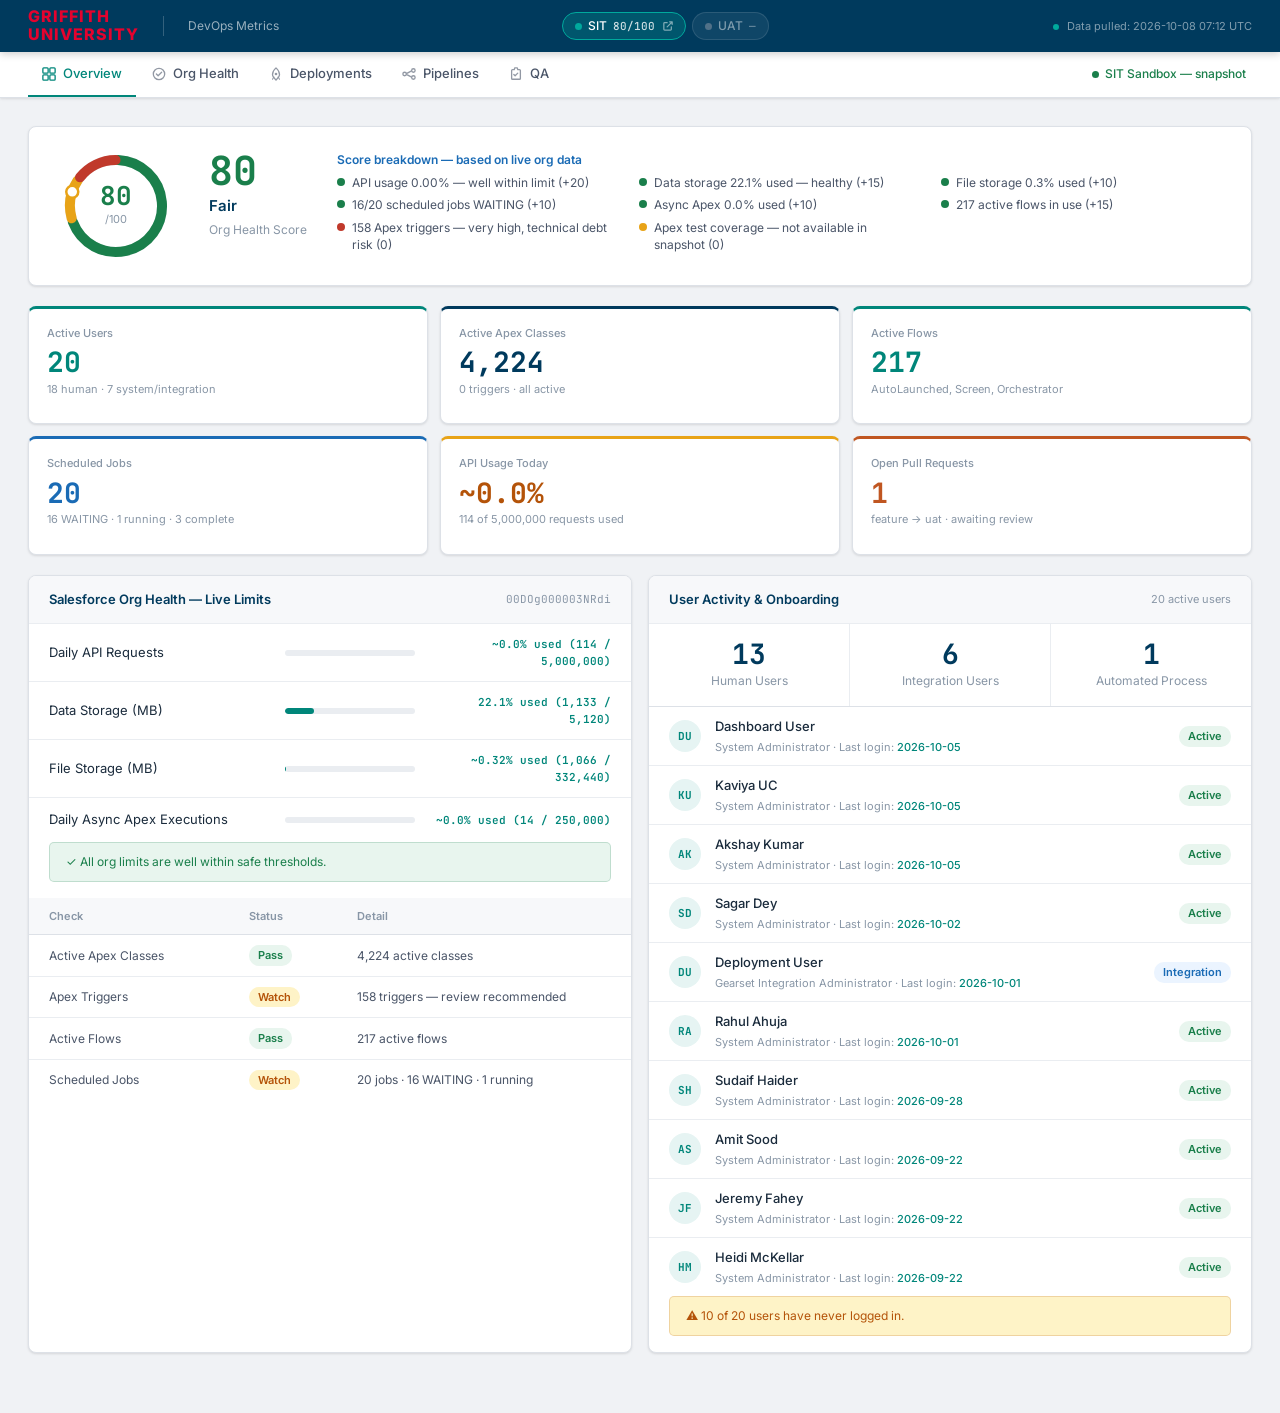
==== index.html @ 339f66c2 "revert: remove Confluence and Jira links from subnav" ====
<!DOCTYPE html>
<html lang="en">
<head>
  <meta charset="UTF-8" />
  <meta name="viewport" content="width=device-width, initial-scale=1.0" />
  <title>Griffith University — DevOps Metrics</title>
  <link rel="preconnect" href="https://fonts.googleapis.com" />
  <link rel="preconnect" href="https://fonts.gstatic.com" crossorigin />
  <link href="https://fonts.googleapis.com/css2?family=Inter:wght@400;500;600;700&family=JetBrains+Mono:wght@400;600;700&display=swap" rel="stylesheet" />
  <link rel="stylesheet" href="css/style.css" />
</head>
<body>

  <!-- ═══════════════ TOPBAR ═══════════════ -->
  <header class="topbar">
  <div class="topbar-inner">
    <div class="topbar-brand">
      <a class="brand-logo" href="#">
        <span class="brand-name"><span>Griffith</span><span class="brand-name-sub">University</span></span>
      </a>
      <div class="topbar-divider"></div>
      <span class="topbar-subtitle">DevOps Metrics</span>
    </div>

    <!-- Org switcher pills -->
    <div class="org-switcher" id="org-switcher">
      <div class="org-pill active" data-org="sit">
        <span class="org-pill-dot"></span>
        SIT
        <span class="org-pill-score" id="pill-score-sit">—</span>
        <a class="org-pill-link" href="https://griffith--sit.sandbox.my.salesforce.com" target="_blank" rel="noopener" title="Open SIT org">
          <svg width="10" height="10" viewBox="0 0 12 12" fill="none"><path d="M5 2H2a1 1 0 0 0-1 1v7a1 1 0 0 0 1 1h7a1 1 0 0 0 1-1V7M8 1h3m0 0v3m0-3L5 7" stroke="currentColor" stroke-width="1.5" stroke-linecap="round" stroke-linejoin="round"/></svg>
        </a>
      </div>
      <div class="org-pill muted" data-org="uat">
        <span class="org-pill-dot"></span>
        UAT
        <span class="org-pill-score" id="pill-score-uat">—</span>
      </div>
    </div>

    <div class="topbar-right">
      <span class="topbar-data-note">
        <span class="dot-live"></span>
        Data pulled: <span id="data-pulled-date">—</span>
      </span>
      <div class="topbar-time" id="topbar-time"></div>
    </div>
  </div>
  </header>

  <!-- ═══════════════ SUB-NAV ═══════════════ -->
  <nav class="subnav">
  <div class="subnav-inner">
    <a href="#overview" class="nav-item active" data-section="overview">
      <svg width="14" height="14" viewBox="0 0 16 16" fill="none"><rect x="1" y="1" width="6" height="6" rx="1" stroke="currentColor" stroke-width="1.5"/><rect x="9" y="1" width="6" height="6" rx="1" stroke="currentColor" stroke-width="1.5"/><rect x="1" y="9" width="6" height="6" rx="1" stroke="currentColor" stroke-width="1.5"/><rect x="9" y="9" width="6" height="6" rx="1" stroke="currentColor" stroke-width="1.5"/></svg>
      Overview
    </a>
    <a href="#sf-health" class="nav-item" data-section="sf-health">
      <svg width="14" height="14" viewBox="0 0 16 16" fill="none"><circle cx="8" cy="8" r="6.5" stroke="currentColor" stroke-width="1.5"/><path d="M5 8l2 2 4-4" stroke="currentColor" stroke-width="1.5" stroke-linecap="round" stroke-linejoin="round"/></svg>
      Org Health
    </a>
    <a href="#sf-deployments" class="nav-item" data-section="sf-deployments">
      <svg width="14" height="14" viewBox="0 0 16 16" fill="none"><path d="M8 1C8 1 4 4.5 4 8.5c0 1.1.4 2.1 1 2.9L8 15l3-3.6c.6-.8 1-1.8 1-2.9C12 4.5 8 1 8 1Z" stroke="currentColor" stroke-width="1.5" stroke-linejoin="round"/><circle cx="8" cy="8" r="1.5" fill="currentColor"/><path d="M5.5 11.5L4 14M10.5 11.5L12 14" stroke="currentColor" stroke-width="1.2" stroke-linecap="round"/></svg>
      Deployments
    </a>
    <a href="#azure-pipelines" class="nav-item" data-section="azure-pipelines">
      <svg width="14" height="14" viewBox="0 0 16 16" fill="none"><circle cx="3" cy="8" r="2" stroke="currentColor" stroke-width="1.5"/><circle cx="13" cy="4" r="2" stroke="currentColor" stroke-width="1.5"/><circle cx="13" cy="12" r="2" stroke="currentColor" stroke-width="1.5"/><path d="M5 7.5l6-3M5 8.5l6 3" stroke="currentColor" stroke-width="1.5"/></svg>
      Pipelines
    </a>
    <a href="#qa" class="nav-item" data-section="qa">
      <svg width="14" height="14" viewBox="0 0 16 16" fill="none"><path d="M6.5 1h3l.5 2h2a1 1 0 0 1 1 1v9a1 1 0 0 1-1 1H4a1 1 0 0 1-1-1V4a1 1 0 0 1 1-1h2l.5-2Z" stroke="currentColor" stroke-width="1.5" stroke-linejoin="round"/><path d="M5.5 8.5l1.5 1.5 3-3" stroke="currentColor" stroke-width="1.5" stroke-linecap="round" stroke-linejoin="round"/></svg>
      QA
    </a>

    <div class="subnav-right">
      <a id="connection-status" class="conn-indicator connected" href="https://griffith--sit.sandbox.my.salesforce.com" target="_blank" rel="noopener" title="Open SIT Org">
        <span class="conn-dot"></span>
        <span class="conn-label">SIT Sandbox — snapshot</span>
      </a>
    </div>
  </div>
  </nav>

  <!-- Auth banner hidden — SIT data is always baked in -->
  <div id="auth-banner" class="auth-banner hidden"></div>

  <!-- ═══════════════ MAIN CONTENT ═══════════════ -->
  <main>

    <!-- ─── OVERVIEW SECTION ─── -->
    <section id="overview" class="section active">

      <!-- Org Health Score Hero -->
      <div class="score-hero">
        <!-- Donut ring -->
        <div class="score-donut-wrap">
          <svg id="donut-svg" viewBox="0 0 110 110" xmlns="http://www.w3.org/2000/svg">
            <!-- Track ring -->
            <circle cx="55" cy="55" r="46" fill="none" stroke="#EAEDF1" stroke-width="10"/>
            <!-- Coloured arc segments drawn by JS as <path> elements -->
          </svg>
          <div class="score-center">
            <span class="score-number" id="score-number">—</span>
            <span class="score-denom">/100</span>
          </div>
        </div>

        <!-- Score label -->
        <div class="score-label-block">
          <span class="score-value-large" id="score-value-large">89</span>
          <span class="score-verdict" id="score-verdict">Healthy</span>
          <span class="score-caption">Org Health Score</span>
        </div>

        <!-- Score breakdown -->
        <div>
          <div class="score-breakdown-title">Score breakdown — based on live org data</div>
          <div class="score-breakdown" id="score-breakdown">
            <div class="breakdown-item"><span class="breakdown-dot green"></span><span>API limits well within threshold (+15)</span></div>
            <div class="breakdown-item"><span class="breakdown-dot green"></span><span>Data &amp; file storage healthy (+10)</span></div>
            <div class="breakdown-item"><span class="breakdown-dot green"></span><span>All 323 flows active (+15)</span></div>
            <div class="breakdown-item"><span class="breakdown-dot green"></span><span>All 7 scheduled jobs WAITING (+10)</span></div>
            <div class="breakdown-item"><span class="breakdown-dot green"></span><span>32 active Apex classes, 0 errors (+10)</span></div>
            <div class="breakdown-item"><span class="breakdown-dot green"></span><span>No triggers — flow-first architecture (+5)</span></div>
            <div class="breakdown-item"><span class="breakdown-dot green"></span><span>No aborted async jobs (+10)</span></div>
            <div class="breakdown-item"><span class="breakdown-dot amber"></span><span>No Apex test results / coverage data</span></div>
          </div>
        </div>
      </div>

      <!-- 6-stat row -->
      <div class="stat-row">
        <div class="stat-card border-teal">
          <div class="stat-label">Active Users</div>
          <div class="stat-value" id="ov-active-users">10</div>
          <div class="stat-sub" id="ov-users-sub">5 human · 5 system/integration</div>
        </div>
        <div class="stat-card border-navy">
          <div class="stat-label">Active Apex Classes</div>
          <div class="stat-value navy" id="ov-apex-classes">32</div>
          <div class="stat-sub">0 triggers · all active</div>
        </div>
        <div class="stat-card border-teal">
          <div class="stat-label">Active Flows</div>
          <div class="stat-value" id="ov-flows">323</div>
          <div class="stat-sub">AutoLaunched, Screen, Orchestrator</div>
        </div>
        <div class="stat-card border-blue">
          <div class="stat-label">Scheduled Jobs</div>
          <div class="stat-value blue" id="ov-scheduled-jobs">7</div>
          <div class="stat-sub" id="ov-jobs-sub">All in WAITING state</div>
        </div>
        <div class="stat-card border-amber">
          <div class="stat-label">API Usage Today</div>
          <div class="stat-value amber" id="ov-api-today">~0.01%</div>
          <div class="stat-sub" id="ov-api-sub">23 of 441,450 requests used</div>
        </div>
        <div class="stat-card border-orange">
          <div class="stat-label">Open Pull Requests</div>
          <div class="stat-value orange" id="ov-open-prs">1</div>
          <div class="stat-sub" id="ov-pr-sub">feature → uat · awaiting review</div>
        </div>
      </div>

      <div class="two-col">
        <!-- Salesforce Live Limits -->
        <div class="panel">
          <div class="panel-header">
            <span class="panel-title">Salesforce Org Health — Live Limits</span>
            <span class="panel-meta mono" id="limits-org-id">—</span>
          </div>
          <div class="limits-list" id="ov-limits-list">
            <div class="limit-row">
              <span class="limit-name">Daily API Requests</span>
              <div class="limit-bar-wrap">
                <div class="limit-bar"><div class="limit-bar-fill teal" style="width:0.01%"></div></div>
              </div>
              <span class="limit-detail teal" id="lim-api">~0.01% used (23 / 441,450)</span>
            </div>
            <div class="limit-row">
              <span class="limit-name">Data Storage (MB)</span>
              <div class="limit-bar-wrap">
                <div class="limit-bar"><div class="limit-bar-fill teal" style="width:0%"></div></div>
              </div>
              <span class="limit-detail teal" id="lim-data">~0.0% used (0 / 52,537)</span>
            </div>
            <div class="limit-row">
              <span class="limit-name">File Storage (MB)</span>
              <div class="limit-bar-wrap">
                <div class="limit-bar"><div class="limit-bar-fill teal" style="width:0.001%"></div></div>
              </div>
              <span class="limit-detail teal" id="lim-file">~0.0% used (2 / 134,712)</span>
            </div>
            <div class="limit-row">
              <span class="limit-name">Daily Async Apex Executions</span>
              <div class="limit-bar-wrap">
                <div class="limit-bar"><div class="limit-bar-fill teal" style="width:0%"></div></div>
              </div>
              <span class="limit-detail teal" id="lim-async">~0.0% used (0 / 691,800)</span>
            </div>
          </div>
          <div class="ok-banner" id="limits-status-banner">
            ✓ All org limits are well within safe thresholds.
          </div>
          <!-- Checks table -->
          <table class="data-table checks-table" id="ov-checks-table">
            <thead><tr><th>Check</th><th>Status</th><th>Detail</th></tr></thead>
            <tbody id="ov-checks-tbody">
              <tr><td>Active Apex Classes</td><td><span class="badge green">Pass</span></td><td>32 active classes</td></tr>
              <tr><td>Apex Triggers</td><td><span class="badge teal">Info</span></td><td>0 triggers — flow-first architecture</td></tr>
              <tr><td>Active Flows</td><td><span class="badge green">Pass</span></td><td>323 active flows</td></tr>
              <tr><td>Scheduled Jobs</td><td><span class="badge green">Pass</span></td><td>7 jobs, all WAITING</td></tr>
            </tbody>
          </table>
        </div>

        <!-- User Activity & Onboarding -->
        <div class="panel">
          <div class="panel-header">
            <span class="panel-title">User Activity &amp; Onboarding</span>
            <span class="panel-meta" id="ua-active-count">10 active users</span>
          </div>
          <div class="user-type-row">
            <div class="user-type-cell">
              <div class="user-type-count" id="ua-human">5</div>
              <div class="user-type-label">Human Users</div>
            </div>
            <div class="user-type-cell">
              <div class="user-type-count" id="ua-integration">5</div>
              <div class="user-type-label">Integration Users</div>
            </div>
            <div class="user-type-cell">
              <div class="user-type-count" id="ua-automated">0</div>
              <div class="user-type-label">Automated Process</div>
            </div>
          </div>
          <div id="ua-user-list">
            <div class="user-list-item">
              <div class="user-avatar">AK</div>
              <div class="user-info">
                <span class="user-name">Akshay Kumar</span>
                <span class="user-meta">Standard · Created 2026-08-19 · Last login: <span class="recent">2026-09-28</span></span>
              </div>
              <span class="badge green">Active</span>
            </div>
            <div class="user-list-item">
              <div class="user-avatar" style="background:#FEF3C7;color:#B45309">CE</div>
              <div class="user-info">
                <span class="user-name">Chatter Expert</span>
                <span class="user-meta">CsnOnly · Created 2026-08-19 · Last login: <span class="never">Never</span></span>
              </div>
              <span class="badge muted">System</span>
            </div>
            <div class="user-list-item">
              <div class="user-avatar" style="background:#EBF4FF;color:#1A6BB5">PU</div>
              <div class="user-info">
                <span class="user-name">Platform Integration User</span>
                <span class="user-meta">CloudIntegrationUser · Created 2026-08-19 · Last login: <span class="never">Never</span></span>
              </div>
              <span class="badge blue">Integration</span>
            </div>
            <div class="user-list-item">
              <div class="user-avatar" style="background:#F7F8FA;color:#8896A6">DC</div>
              <div class="user-info">
                <span class="user-name">Data.com Clean</span>
                <span class="user-meta">AutomatedProcess · Created 2026-08-19 · Last login: <span class="never">Never</span></span>
              </div>
              <span class="badge muted">System</span>
            </div>
            <div class="user-list-item">
              <div class="user-avatar" style="background:#E6F4F3;color:#00867A">IU</div>
              <div class="user-info">
                <span class="user-name">Integration User</span>
                <span class="user-meta">Standard · Created 2026-08-19 · Last login: <span class="never">Never</span></span>
              </div>
              <span class="badge green">Active</span>
            </div>
          </div>
          <div class="inline-warning" id="ua-never-warning">
            ⚠ 9 of 10 users have never logged in.
          </div>
        </div>
      </div>

    </section>

    <!-- ─── SF ORG HEALTH SECTION ─── -->
    <section id="sf-health" class="section">
      <h2 class="section-heading">Salesforce Org Health</h2>

      <div class="stat-row four-col">
        <div class="stat-card border-teal">
          <div class="stat-label">Daily API Limit</div>
          <div class="stat-value" id="sh-api-pct">0.01%</div>
          <div class="stat-sub" id="sh-api-detail">23 / 441,450 used</div>
          <div class="stat-bar"><div class="stat-bar-fill teal" id="sh-api-bar" style="width:0.01%"></div></div>
        </div>
        <div class="stat-card border-amber">
          <div class="stat-label">SOQL Queries (sync)</div>
          <div class="stat-value amber" id="sh-soql">78/100</div>
          <div class="stat-sub">per transaction limit</div>
          <div class="stat-bar"><div class="stat-bar-fill amber" id="sh-soql-bar" style="width:78%"></div></div>
        </div>
        <div class="stat-card border-teal">
          <div class="stat-label">Apex CPU Time</div>
          <div class="stat-value" id="sh-cpu">32%</div>
          <div class="stat-sub">avg of 10,000ms limit</div>
          <div class="stat-bar"><div class="stat-bar-fill teal" id="sh-cpu-bar" style="width:32%"></div></div>
        </div>
        <div class="stat-card border-teal">
          <div class="stat-label">Heap Size</div>
          <div class="stat-value" id="sh-heap">12%</div>
          <div class="stat-sub">avg of 6MB limit</div>
          <div class="stat-bar"><div class="stat-bar-fill teal" id="sh-heap-bar" style="width:12%"></div></div>
        </div>
      </div>

      <div class="two-col">
        <div class="panel">
          <div class="panel-header"><span class="panel-title">Storage Breakdown</span></div>
          <div class="storage-list">
            <div class="storage-item">
              <span class="storage-label">Data Storage</span>
              <div class="storage-bar-wrap">
                <div class="storage-bar"><div class="storage-bar-fill amber" style="width:42%"></div></div>
                <span class="mono text-muted">4.2 / 10 GB</span>
              </div>
            </div>
            <div class="storage-item">
              <span class="storage-label">File Storage</span>
              <div class="storage-bar-wrap">
                <div class="storage-bar"><div class="storage-bar-fill teal" style="width:5.5%"></div></div>
                <span class="mono text-muted">1.1 / 20 GB</span>
              </div>
            </div>
            <div class="storage-item">
              <span class="storage-label">Big Objects</span>
              <div class="storage-bar-wrap">
                <div class="storage-bar"><div class="storage-bar-fill teal" style="width:3%"></div></div>
                <span class="mono text-muted">0.3 / 10 GB</span>
              </div>
            </div>
          </div>
        </div>

        <div class="panel">
          <div class="panel-header"><span class="panel-title">User Licence Summary</span></div>
          <div class="stat-row three-col" id="lic-summary-cards" style="padding:0 0 4px 0">
            <div class="stat-card border-navy" style="margin:0">
              <div class="stat-label">Total Allocated</div>
              <div class="stat-value navy" id="lic-total-allocated">—</div>
              <div class="stat-sub">across all licence types</div>
            </div>
            <div class="stat-card border-amber" style="margin:0">
              <div class="stat-label">Total In Use</div>
              <div class="stat-value amber" id="lic-total-used">—</div>
              <div class="stat-sub" id="lic-used-pct">—% utilisation</div>
            </div>
            <div class="stat-card border-red" style="margin:0">
              <div class="stat-label">At Risk (≤10% left)</div>
              <div class="stat-value red" id="lic-at-risk">—</div>
              <div class="stat-sub">licence types near limit</div>
            </div>
          </div>
        </div>
      </div>

      <!-- Licence usage detail panel -->
      <div class="panel">
        <div class="panel-header">
          <span class="panel-title">Licence Usage — SIT Sandbox</span>
        </div>
        <div id="lic-usage-grid" class="lic-usage-grid">
          <!-- populated by JS -->
        </div>
      </div>

      <div class="panel">
        <div class="panel-header">
          <span class="panel-title">Governor Limit Snapshot</span>
          <span class="panel-meta mono" id="sh-governor-time">Last checked: —</span>
        </div>
        <table class="data-table">
          <thead><tr><th>Limit</th><th>Max</th><th>Remaining</th><th>Used %</th><th>Status</th></tr></thead>
          <tbody id="sh-governor-tbody">
            <tr><td>Daily API Requests</td><td class="mono">441,450</td><td class="mono">441,427</td><td class="mono">0.01%</td><td><span class="badge green">OK</span></td></tr>
            <tr><td>Daily Bulk API Requests</td><td class="mono">10,000</td><td class="mono">9,847</td><td class="mono">1.5%</td><td><span class="badge green">OK</span></td></tr>
            <tr><td>Daily Streaming API Events</td><td class="mono">1,000,000</td><td class="mono">998,200</td><td class="mono">0.2%</td><td><span class="badge green">OK</span></td></tr>
            <tr><td>Daily Async Apex Executions</td><td class="mono">691,800</td><td class="mono">691,800</td><td class="mono">0.0%</td><td><span class="badge green">OK</span></td></tr>
            <tr><td>Concurrent Long-Running Apex</td><td class="mono">10</td><td class="mono">10</td><td class="mono">0%</td><td><span class="badge green">OK</span></td></tr>
            <tr><td>Data Storage (MB)</td><td class="mono">52,537</td><td class="mono">52,537</td><td class="mono">~0%</td><td><span class="badge green">OK</span></td></tr>
          </tbody>
        </table>
      </div>
    </section>

    <!-- ─── DEPLOYMENTS SECTION ─── -->
    <section id="sf-deployments" class="section">
      <h2 class="section-heading">Salesforce Deployments</h2>

      <div class="stat-row four-col">
        <div class="stat-card border-navy">
          <div class="stat-label">Deployments (30d)</div>
          <div class="stat-value navy" id="dep-total">47</div>
        </div>
        <div class="stat-card border-teal">
          <div class="stat-label">Success Rate</div>
          <div class="stat-value" id="dep-success-rate">91.5%</div>
        </div>
        <div class="stat-card border-red">
          <div class="stat-label">Failed</div>
          <div class="stat-value red" id="dep-failed">4</div>
        </div>
        <div class="stat-card border-blue">
          <div class="stat-label">Avg Deploy Time</div>
          <div class="stat-value blue" id="dep-avg-time">3m 42s</div>
        </div>
      </div>

      <div class="panel">
        <div class="panel-header">
          <span class="panel-title">Deployment History</span>
          <div class="panel-filters">
            <select id="dep-filter-status" class="filter-select">
              <option value="all">All statuses</option>
              <option value="Succeeded">Succeeded</option>
              <option value="Failed">Failed</option>
              <option value="InProgress">In Progress</option>
            </select>
            <select id="dep-filter-type" class="filter-select">
              <option value="all">All types</option>
              <option value="ApexClass">ApexClass</option>
              <option value="ApexTrigger">ApexTrigger</option>
              <option value="LWC">LWC</option>
              <option value="Flow">Flow</option>
            </select>
          </div>
        </div>
        <table class="data-table" id="dep-table">
          <thead>
            <tr>
              <th>Component</th><th>Type</th><th>Deployed by</th>
              <th>Environment</th><th>Duration</th><th>Status</th><th>Timestamp</th>
            </tr>
          </thead>
          <tbody id="dep-tbody"></tbody>
        </table>
      </div>
    </section>

    <!-- ─── AZURE DEVOPS SECTION ─── -->
    <section id="azure-pipelines" class="section">
      <div class="section-heading-row">
        <h2 class="section-heading">Azure DevOps</h2>
        <span class="section-meta" id="az-fetch-date"></span>
      </div>

      <!-- Summary stat cards -->
      <div class="stat-row four-col">
        <div class="stat-card border-navy">
          <div class="stat-label">Repositories</div>
          <div class="stat-value navy" id="az-repo-count">—</div>
          <div class="stat-sub" id="az-repo-sub">RSDF-SalesforcePlatform</div>
        </div>
        <div class="stat-card border-amber">
          <div class="stat-label">Open Pull Requests</div>
          <div class="stat-value amber" id="az-pr-open">—</div>
          <div class="stat-sub" id="az-pr-sub">awaiting review</div>
        </div>
        <div class="stat-card border-teal">
          <div class="stat-label">Merged PRs</div>
          <div class="stat-value teal" id="az-pr-merged">—</div>
          <div class="stat-sub" id="az-pr-merged-sub">completed</div>
        </div>
        <div class="stat-card border-red">
          <div class="stat-label">Abandoned PRs</div>
          <div class="stat-value red" id="az-pr-abandoned">—</div>
          <div class="stat-sub" id="az-pr-abandoned-sub">closed without merge</div>
        </div>
      </div>

      <!-- Data source note -->
      <div id="az-no-data-banner" class="info-banner hidden">
        <svg width="15" height="15" viewBox="0 0 20 20" fill="none"><circle cx="10" cy="10" r="8.5" stroke="currentColor" stroke-width="1.5"/><path d="M10 6v4M10 13.5v.5" stroke="currentColor" stroke-width="1.5" stroke-linecap="round"/></svg>
        Azure DevOps data not yet fetched. Add the <strong>AZURE_DEVOPS_PAT</strong> secret in GitHub Actions to auto-fetch on every deploy.
      </div>

      <!-- Pull Requests panel (primary view) -->
      <div class="panel">
        <div class="panel-header">
          <span class="panel-title">Pull Requests</span>
          <div class="panel-filters">
            <select id="az-pr-status-filter" class="filter-select">
              <option value="all">All statuses</option>
              <option value="active">Open</option>
              <option value="completed">Merged</option>
              <option value="abandoned">Abandoned</option>
            </select>
            <select id="az-pr-target-filter" class="filter-select">
              <option value="all">All target branches</option>
            </select>
            <select id="az-pr-repo-filter" class="filter-select">
              <option value="all">All repos</option>
            </select>
          </div>
        </div>
        <table class="data-table" id="az-pr-table">
          <thead>
            <tr>
              <th style="width:52px">PR #</th>
              <th>Title</th>
              <th>Source Branch</th>
              <th>Target Branch</th>
              <th>Author</th>
              <th>Created</th>
              <th style="width:90px">Status</th>
            </tr>
          </thead>
          <tbody id="az-pr-tbody">
            <tr><td colspan="7" class="empty-row">Loading…</td></tr>
          </tbody>
        </table>
      </div>

      <!-- Commits panel -->
      <div class="panel">
        <div class="panel-header">
          <span class="panel-title">Recent Commits</span>
          <div class="panel-filters">
            <select id="az-commit-repo-filter" class="filter-select">
              <option value="all">All repos</option>
            </select>
          </div>
        </div>
        <table class="data-table" id="az-commit-table">
          <thead>
            <tr>
              <th style="width:72px">Commit</th>
              <th>Message</th>
              <th>Repository</th>
              <th>Branch</th>
              <th>Author</th>
              <th>Date</th>
            </tr>
          </thead>
          <tbody id="az-commit-tbody">
            <tr><td colspan="6" class="empty-row">Loading…</td></tr>
          </tbody>
        </table>
      </div>

      <!-- Tags panel -->
      <div class="panel">
        <div class="panel-header">
          <span class="panel-title">Tags / Releases</span>
          <div class="panel-filters">
            <select id="az-tag-repo-filter" class="filter-select">
              <option value="all">All repos</option>
            </select>
          </div>
        </div>
        <table class="data-table" id="az-tag-table">
          <thead>
            <tr>
              <th>Tag</th>
              <th>Repository</th>
              <th>Commit</th>
              <th>Author</th>
              <th>Date</th>
            </tr>
          </thead>
          <tbody id="az-tag-tbody">
            <tr><td colspan="5" class="empty-row">Loading…</td></tr>
          </tbody>
        </table>
      </div>

    </section>

    <!-- ─── QA SECTION ─── -->
    <section id="qa" class="section">
      <div class="section-heading-row">
        <h2 class="section-heading">SOPS Board</h2>
        <span class="section-meta" id="jira-fetch-date"></span>
      </div>

      <!-- No-data banner -->
      <div id="jira-no-data-banner" class="info-banner hidden">
        <svg width="15" height="15" viewBox="0 0 20 20" fill="none"><circle cx="10" cy="10" r="8.5" stroke="currentColor" stroke-width="1.5"/><path d="M10 6v4M10 13.5v.5" stroke="currentColor" stroke-width="1.5" stroke-linecap="round"/></svg>
        Jira data not yet fetched. Add <strong>JIRA_API_TOKEN</strong> secret and <strong>JIRA_BASE_URL</strong> / <strong>JIRA_EMAIL</strong> / <strong>JIRA_PROJECT</strong> variables in GitHub Actions to auto-fetch on every deploy.
      </div>

      <!-- Summary stat cards -->
      <div class="stat-row four-col">
        <div class="stat-card border-amber">
          <div class="stat-label">Open Issues</div>
          <div class="stat-value amber" id="qa-open">—</div>
          <div class="stat-sub" id="qa-open-sub">To Do + In Progress</div>
        </div>
        <div class="stat-card border-red">
          <div class="stat-label">Bugs</div>
          <div class="stat-value red" id="qa-bugs">—</div>
          <div class="stat-sub" id="qa-bugs-sub">open bug issues</div>
        </div>
        <div class="stat-card border-teal">
          <div class="stat-label">In Testing / QA</div>
          <div class="stat-value teal" id="qa-in-testing">—</div>
          <div class="stat-sub" id="qa-in-testing-sub">currently being tested</div>
        </div>
        <div class="stat-card border-navy">
          <div class="stat-label">Done (this month)</div>
          <div class="stat-value navy" id="qa-done">—</div>
          <div class="stat-sub" id="qa-done-sub">resolved issues</div>
        </div>
      </div>

      <!-- Priority breakdown + Sprint info -->
      <div class="two-col">
        <!-- Priority breakdown -->
        <div class="panel">
          <div class="panel-header"><span class="panel-title">Open Issues by Priority</span></div>
          <div id="qa-priority-bars" class="qa-priority-bars">
            <!-- populated by JS -->
          </div>
        </div>

        <!-- Active sprint -->
        <div class="panel">
          <div class="panel-header"><span class="panel-title">Active Sprint</span></div>
          <div id="qa-sprint-info" class="qa-sprint-info">
            <div class="empty-row" style="padding:24px 0;text-align:center;color:var(--text-muted)">No sprint data</div>
          </div>
        </div>
      </div>

      <!-- Board tabs: Active Sprint / Backlog -->
      <div class="qa-board-tabs">
        <button class="qa-tab-btn active" data-tab="sprint">Active Sprint</button>
        <button class="qa-tab-btn" data-tab="backlog">Backlog</button>
      </div>

      <!-- Issues table -->
      <div class="panel">
        <div class="panel-header">
          <span class="panel-title" id="qa-table-title">Active Sprint Issues</span>
          <div class="panel-filters">
            <select id="qa-type-filter" class="filter-select">
              <option value="all">All types</option>
            </select>
            <select id="qa-status-filter" class="filter-select">
              <option value="all">All statuses</option>
            </select>
            <select id="qa-priority-filter" class="filter-select">
              <option value="all">All priorities</option>
              <option value="Highest">Highest</option>
              <option value="High">High</option>
              <option value="Medium">Medium</option>
              <option value="Low">Low</option>
              <option value="Lowest">Lowest</option>
            </select>
            <select id="qa-assignee-filter" class="filter-select">
              <option value="all">All assignees</option>
            </select>
            <input id="qa-search" class="filter-search" type="text" placeholder="Search issues…" />
          </div>
        </div>
        <table class="data-table" id="qa-issues-table">
          <thead>
            <tr>
              <th style="width:90px">Key</th>
              <th>Summary</th>
              <th style="width:80px">Type</th>
              <th style="width:110px">Status</th>
              <th style="width:80px">Priority</th>
              <th>Assignee</th>
              <th style="width:95px">Updated</th>
              <th style="width:90px">Azure Branch</th>
            </tr>
          </thead>
          <tbody id="qa-issues-tbody">
            <tr><td colspan="8" class="empty-row">Loading…</td></tr>
          </tbody>
        </table>
        <div class="panel-footer" id="qa-issues-count"></div>
      </div>

    </section>

  </main>

  <!-- ═══════════════ OAUTH MODAL ═══════════════ -->
  <div id="oauth-modal" class="modal hidden">
    <div class="modal-backdrop"></div>
    <div class="modal-box">
      <div class="modal-header">
        <h3>Connect Salesforce Org</h3>
        <button class="modal-close" id="modal-close">✕</button>
      </div>
      <div class="modal-body">
        <div class="form-group">
          <label>Instance URL</label>
          <input type="text" id="sf-instance-url" class="form-input" placeholder="https://yourorg.my.salesforce.com" />
        </div>
        <div class="form-group">
          <label>Client ID (Consumer Key)</label>
          <input type="text" id="sf-client-id" class="form-input" placeholder="Connected App Consumer Key" />
        </div>
        <div class="form-group">
          <label>Redirect URI</label>
          <input type="text" id="sf-redirect-uri" class="form-input" readonly />
        </div>
        <p class="modal-note">You will be redirected to Salesforce to authorise this dashboard. Credentials are stored only in your browser session and are never sent to any third party.</p>
      </div>
      <div class="modal-footer">
        <button class="btn-secondary" id="modal-cancel">Cancel</button>
        <button class="btn-primary" id="modal-connect">Authorise with Salesforce</button>
      </div>
    </div>
  </div>

  <script src="js/data.js"></script>
  <script src="js/sf-api.js"></script>
  <script src="js/dashboard.js"></script>
</body>
</html>
---- css/style.css ----
/* =========================================================
   Griffith DevOps Dashboard — Griffith University Light Theme
   ========================================================= */

:root {
  color-scheme: light;

  /* Griffith brand */
  --navy:           #003A5D;   /* Griffith dark navy */
  --navy-mid:       #004F7C;
  --teal:           #00867A;   /* Griffith teal / primary action */
  --teal-light:     #E6F4F3;
  --teal-mid:       #00A99D;
  --gold:           #E8A317;   /* Griffith gold */

  /* Backgrounds */
  --bg-page:        #F0F2F5;
  --bg-white:       #FFFFFF;
  --bg-subtle:      #F7F8FA;

  /* Borders */
  --border:         #DDE1E7;
  --border-light:   #EAEDF1;

  /* Text */
  --text-primary:   #1A2B3C;
  --text-secondary: #4A5568;
  --text-muted:     #8896A6;

  /* Status */
  --green:          #1A7F4B;
  --green-bg:       #E8F5EE;
  --amber:          #B45309;
  --amber-bg:       #FEF3C7;
  --red:            #C0392B;
  --red-bg:         #FEE8E6;
  --blue:           #1A6BB5;
  --blue-bg:        #EBF4FF;
  --orange:         #C05621;
  --orange-bg:      #FFF0E6;

  /* Layout */
  --topbar-h:       52px;
  --font-ui:        'Inter', system-ui, -apple-system, sans-serif;
  --font-mono:      'JetBrains Mono', 'Fira Code', ui-monospace, monospace;
  --radius:         8px;
  --radius-sm:      5px;
  --shadow-sm:      0 1px 3px rgba(0,0,0,0.08), 0 1px 2px rgba(0,0,0,0.04);
  --shadow:         0 2px 8px rgba(0,0,0,0.08), 0 1px 3px rgba(0,0,0,0.05);
}

*, *::before, *::after { box-sizing: border-box; margin: 0; padding: 0; }
html { scroll-behavior: smooth; }

body {
  background: var(--bg-page);
  color: var(--text-primary);
  font-family: var(--font-ui);
  font-size: 13px;
  line-height: 1.5;
  min-height: 100vh;
}

/* =========================================================
   TOPBAR — dark navy Griffith header
   ========================================================= */
.topbar {
  height: var(--topbar-h);
  background: var(--navy);
  position: sticky;
  top: 0;
  z-index: 100;
  box-shadow: 0 2px 8px rgba(0,0,0,0.2);
}

.topbar-inner {
  max-width: 1400px;
  margin: 0 auto;
  padding: 0 28px;
  height: 100%;
  display: flex;
  align-items: center;
  justify-content: space-between;
}

.topbar-brand {
  display: flex;
  align-items: center;
  gap: 10px;
}

.brand-logo {
  display: flex;
  align-items: center;
  gap: 8px;
  text-decoration: none;
}

.brand-mark {
  background: var(--gold);
  color: var(--navy);
  font-family: var(--font-mono);
  font-weight: 700;
  font-size: 12px;
  width: 28px;
  height: 28px;
  display: flex;
  align-items: center;
  justify-content: center;
  border-radius: 4px;
  flex-shrink: 0;
}

.brand-crest {
  flex-shrink: 0;
  display: block;
  filter: drop-shadow(0 1px 2px rgba(0,0,0,0.25));
}

.brand-name {
  display: flex;
  flex-direction: column;
  line-height: 1.1;
}

.brand-name span {
  color: #E4032E;
  font-size: 16px;
  font-weight: 800;
  letter-spacing: 0.06em;
  text-transform: uppercase;
}

.brand-name-sub {
  color: #E4032E;
  font-size: 11px;
  font-weight: 600;
  letter-spacing: 0.14em;
  text-transform: uppercase;
}

.topbar-divider {
  width: 1px;
  height: 20px;
  background: rgba(255,255,255,0.2);
  margin: 0 14px;
}

.topbar-subtitle {
  color: rgba(255,255,255,0.6);
  font-size: 12px;
}

/* Org switcher pills */
.org-switcher {
  display: flex;
  align-items: center;
  gap: 6px;
}

.org-pill {
  display: flex;
  align-items: center;
  gap: 6px;
  background: rgba(255,255,255,0.1);
  border: 1px solid rgba(255,255,255,0.2);
  border-radius: 20px;
  padding: 4px 12px;
  cursor: pointer;
  font-size: 12px;
  font-weight: 500;
  color: rgba(255,255,255,0.8);
  transition: background 0.15s;
}

.org-pill:hover {
  background: rgba(255,255,255,0.18);
  color: #fff;
}

.org-pill.active {
  background: rgba(0,169,157,0.25);
  border-color: var(--teal-mid);
  color: #fff;
}

.org-pill-dot {
  width: 7px;
  height: 7px;
  border-radius: 50%;
  background: var(--teal-mid);
  flex-shrink: 0;
}

.org-pill.warn .org-pill-dot   { background: var(--gold); }
.org-pill.error .org-pill-dot  { background: #F87171; }
.org-pill.muted                { opacity: 0.6; }
.org-pill.muted .org-pill-dot  { background: var(--text-muted); }

.org-pill-score {
  font-family: var(--font-mono);
  font-size: 11px;
  opacity: 0.8;
}

.org-pill-link {
  display: flex;
  align-items: center;
  color: rgba(255,255,255,0.5);
  text-decoration: none;
  margin-left: 2px;
  transition: color 0.15s;
}

.org-pill-link:hover { color: #fff; }

/* Topbar right actions */
.topbar-right {
  display: flex;
  align-items: center;
  gap: 14px;
}

.topbar-data-note {
  font-size: 11px;
  color: rgba(255,255,255,0.5);
}

.topbar-data-note .dot-live {
  display: inline-block;
  width: 6px;
  height: 6px;
  border-radius: 50%;
  background: var(--teal-mid);
  margin-right: 5px;
  vertical-align: middle;
}

.btn-refresh {
  display: flex;
  align-items: center;
  gap: 6px;
  background: rgba(255,255,255,0.1);
  border: 1px solid rgba(255,255,255,0.25);
  color: rgba(255,255,255,0.8);
  font-family: var(--font-ui);
  font-size: 12px;
  padding: 5px 11px;
  border-radius: var(--radius-sm);
  cursor: pointer;
  transition: background 0.15s;
}

.btn-refresh:hover { background: rgba(255,255,255,0.18); color: #fff; }

.btn-refresh.spinning svg {
  animation: spin 0.8s linear infinite;
}

@keyframes spin { to { transform: rotate(360deg); } }

.topbar-time {
  font-family: var(--font-mono);
  font-size: 11px;
  color: rgba(255,255,255,0.4);
}

/* =========================================================
   SUB-NAV (horizontal tab nav below topbar)
   ========================================================= */
.subnav {
  background: var(--bg-white);
  border-bottom: 1px solid var(--border);
  position: sticky;
  top: var(--topbar-h);
  z-index: 90;
  box-shadow: var(--shadow-sm);
}

.subnav-inner {
  max-width: 1400px;
  margin: 0 auto;
  padding: 0 28px;
  display: flex;
  align-items: center;
  gap: 2px;
}

.nav-item {
  display: flex;
  align-items: center;
  gap: 7px;
  padding: 12px 14px 11px;
  border-bottom: 2px solid transparent;
  color: var(--text-secondary);
  text-decoration: none;
  font-size: 13px;
  font-weight: 500;
  white-space: nowrap;
  transition: color 0.15s, border-color 0.15s;
}

.nav-item:hover { color: var(--teal); }

.nav-item.active {
  color: var(--teal);
  border-bottom-color: var(--teal);
}

.nav-item svg {
  flex-shrink: 0;
  opacity: 0.6;
}

.nav-item.active svg { opacity: 1; }

.subnav-right {
  margin-left: auto;
  display: flex;
  align-items: center;
  gap: 10px;
  padding: 8px 0;
}

.btn-connect {
  background: var(--teal);
  border: none;
  color: #fff;
  font-family: var(--font-ui);
  font-size: 12px;
  font-weight: 600;
  padding: 6px 14px;
  border-radius: var(--radius-sm);
  cursor: pointer;
  transition: background 0.15s;
}

.btn-connect:hover { background: var(--teal-mid); }

.conn-indicator {
  display: flex;
  align-items: center;
  gap: 6px;
  font-size: 12px;
  text-decoration: none;
  border-radius: 4px;
  padding: 2px 6px;
  transition: background 0.15s;
}
a.conn-indicator:hover {
  background: rgba(255,255,255,0.08);
}
a.conn-indicator:hover .conn-label {
  text-decoration: underline;
}

.conn-dot {
  width: 7px;
  height: 7px;
  border-radius: 50%;
  flex-shrink: 0;
}

.conn-indicator.connected .conn-dot   { background: var(--green); }
.conn-indicator.disconnected .conn-dot { background: var(--text-muted); }
.conn-indicator.connected .conn-label  { color: var(--green); font-weight: 500; }
.conn-indicator.disconnected .conn-label { color: var(--text-muted); }

.last-refresh {
  font-size: 11px;
  color: var(--text-muted);
  font-family: var(--font-mono);
}

/* =========================================================
   AUTH BANNER
   ========================================================= */
.auth-banner {
  background: var(--blue-bg);
  border-bottom: 1px solid rgba(26,107,181,0.2);
  padding: 9px 28px;
}

.auth-banner.hidden { display: none; }

.auth-banner-inner {
  display: flex;
  align-items: center;
  gap: 10px;
  font-size: 13px;
  color: var(--blue);
}

.btn-connect-inline {
  background: var(--blue);
  border: none;
  color: #fff;
  font-family: var(--font-ui);
  font-size: 12px;
  font-weight: 600;
  padding: 4px 12px;
  border-radius: var(--radius-sm);
  cursor: pointer;
  margin-left: auto;
  flex-shrink: 0;
}

/* =========================================================
   MAIN + SECTIONS
   ========================================================= */
main {
  max-width: 1400px;
  margin: 0 auto;
  padding: 0 28px;
}

.section {
  display: none;
  padding: 28px 0;
}

.section.active { display: block; }

.section-heading {
  font-size: 16px;
  font-weight: 600;
  color: var(--navy);
  margin-bottom: 20px;
  padding-bottom: 12px;
  border-bottom: 2px solid var(--teal-light);
}

/* =========================================================
   ORG HEALTH SCORE HERO (Overview section)
   ========================================================= */
.score-hero {
  background: var(--bg-white);
  border: 1px solid var(--border);
  border-radius: var(--radius);
  padding: 24px 32px;
  display: grid;
  grid-template-columns: 120px 100px 1fr;
  gap: 28px;
  align-items: start;
  margin-bottom: 20px;
  box-shadow: var(--shadow-sm);
}

.score-donut-wrap {
  position: relative;
  width: 110px;
  height: 110px;
  flex-shrink: 0;
}

.score-donut-wrap svg {
  width: 110px;
  height: 110px;
}

.score-center {
  position: absolute;
  inset: 0;
  display: flex;
  flex-direction: column;
  align-items: center;
  justify-content: center;
  pointer-events: none;
}

.score-number {
  font-family: var(--font-mono);
  font-size: 26px;
  font-weight: 700;
  color: var(--navy);
  line-height: 1;
}

.score-denom {
  font-size: 11px;
  color: var(--text-muted);
  margin-top: 2px;
}

.score-label-block {
  display: flex;
  flex-direction: column;
  gap: 4px;
}

.score-value-large {
  font-family: var(--font-mono);
  font-size: 40px;
  font-weight: 700;
  color: var(--teal);
  line-height: 1;
}

.score-verdict {
  font-size: 15px;
  font-weight: 600;
  color: var(--navy);
}

.score-caption {
  font-size: 12px;
  color: var(--text-muted);
}

.score-breakdown {
  display: grid;
  grid-template-columns: 1fr 1fr 1fr;
  gap: 6px 24px;
}

.score-breakdown-title {
  font-size: 12px;
  font-weight: 600;
  color: var(--blue);
  margin-bottom: 6px;
  grid-column: 1 / -1;
}

.breakdown-item {
  display: flex;
  align-items: flex-start;
  gap: 7px;
  font-size: 12px;
  color: var(--text-secondary);
  line-height: 1.4;
}

.breakdown-dot {
  width: 8px;
  height: 8px;
  border-radius: 50%;
  margin-top: 3px;
  flex-shrink: 0;
}

.breakdown-dot.green  { background: var(--green); }
.breakdown-dot.amber  { background: var(--gold); }
.breakdown-dot.red    { background: var(--red); }

/* =========================================================
   STAT CARDS
   ========================================================= */
.stat-row {
  display: grid;
  grid-template-columns: repeat(6, 1fr);
  gap: 12px;
  margin-bottom: 20px;
}

.stat-row.four-col {
  grid-template-columns: repeat(4, 1fr);
}

.stat-card {
  background: var(--bg-white);
  border: 1px solid var(--border);
  border-radius: var(--radius);
  padding: 16px 18px;
  box-shadow: var(--shadow-sm);
  position: relative;
}

.stat-card.border-teal   { border-top: 3px solid var(--teal); }
.stat-card.border-amber  { border-top: 3px solid var(--gold); }
.stat-card.border-red    { border-top: 3px solid var(--red); }
.stat-card.border-blue   { border-top: 3px solid var(--blue); }
.stat-card.border-orange { border-top: 3px solid var(--orange); }
.stat-card.border-navy   { border-top: 3px solid var(--navy); }

.stat-label {
  font-size: 11px;
  color: var(--text-muted);
  margin-bottom: 6px;
  font-weight: 500;
}

.stat-value {
  font-size: 28px;
  font-weight: 700;
  line-height: 1.1;
  margin-bottom: 4px;
  font-family: var(--font-mono);
  color: var(--teal);
}

.stat-value.navy  { color: var(--navy); }
.stat-value.amber { color: var(--amber); }
.stat-value.red   { color: var(--red); }
.stat-value.blue  { color: var(--blue); }
.stat-value.teal  { color: var(--teal); }
.stat-value.orange{ color: var(--orange); }

/* Branch target pill in PR table */
.branch-target {
  display: inline-block;
  background: var(--teal-light);
  color: var(--teal);
  border-radius: 3px;
  padding: 1px 6px;
  font-size: 11px;
  font-weight: 500;
}

.stat-sub {
  font-size: 11px;
  color: var(--text-muted);
  margin-bottom: 10px;
  line-height: 1.4;
}

.stat-bar {
  height: 3px;
  background: var(--border-light);
  border-radius: 2px;
  overflow: hidden;
}

.stat-bar-fill {
  height: 100%;
  border-radius: 2px;
  transition: width 0.5s ease;
}

.stat-bar-fill.teal  { background: var(--teal); }
.stat-bar-fill.amber { background: var(--amber); }
.stat-bar-fill.red   { background: var(--red); }
.stat-bar-fill.blue  { background: var(--blue); }

/* =========================================================
   PANELS
   ========================================================= */
.panel {
  background: var(--bg-white);
  border: 1px solid var(--border);
  border-radius: var(--radius);
  margin-bottom: 16px;
  overflow: hidden;
  box-shadow: var(--shadow-sm);
}

.panel-header {
  display: flex;
  align-items: center;
  justify-content: space-between;
  padding: 14px 20px;
  border-bottom: 1px solid var(--border-light);
  background: var(--bg-subtle);
}

.panel-title {
  font-size: 13px;
  font-weight: 600;
  color: var(--navy);
}

.panel-meta {
  font-size: 11px;
  color: var(--text-muted);
}

.panel-link {
  font-size: 12px;
  color: var(--teal);
  text-decoration: none;
  font-weight: 500;
}

.panel-link:hover { text-decoration: underline; }

.panel-filters {
  display: flex;
  gap: 8px;
}

.filter-select {
  background: var(--bg-white);
  border: 1px solid var(--border);
  color: var(--text-secondary);
  font-family: var(--font-ui);
  font-size: 12px;
  padding: 4px 8px;
  border-radius: var(--radius-sm);
  cursor: pointer;
}

/* =========================================================
   LIVE LIMITS PANEL — inline progress rows
   ========================================================= */
.limits-list {
  display: flex;
  flex-direction: column;
}

.limit-row {
  display: grid;
  grid-template-columns: 220px 1fr 180px;
  align-items: center;
  gap: 16px;
  padding: 12px 20px;
  border-bottom: 1px solid var(--border-light);
}

.limit-row:last-child { border-bottom: none; }

.limit-name {
  font-size: 13px;
  color: var(--text-primary);
}

.limit-bar-wrap { display: flex; align-items: center; gap: 10px; }

.limit-bar {
  flex: 1;
  height: 6px;
  background: var(--border-light);
  border-radius: 3px;
  overflow: hidden;
}

.limit-bar-fill {
  height: 100%;
  border-radius: 3px;
  transition: width 0.5s ease;
}

.limit-bar-fill.teal  { background: var(--teal); }
.limit-bar-fill.amber { background: var(--gold); }
.limit-bar-fill.red   { background: var(--red); }

.limit-pct {
  font-family: var(--font-mono);
  font-size: 11px;
  color: var(--text-secondary);
  white-space: nowrap;
}

.limit-detail {
  font-family: var(--font-mono);
  font-size: 11px;
  color: var(--text-muted);
  text-align: right;
}

.limit-detail.teal  { color: var(--teal);  font-weight: 600; }
.limit-detail.amber { color: var(--amber); font-weight: 600; }
.limit-detail.red   { color: var(--red);   font-weight: 600; }

/* =========================================================
   DATA TABLES
   ========================================================= */
.data-table {
  width: 100%;
  border-collapse: collapse;
}

.data-table th {
  text-align: left;
  font-size: 11px;
  font-weight: 600;
  color: var(--text-muted);
  padding: 10px 20px;
  border-bottom: 1px solid var(--border);
  background: var(--bg-subtle);
  white-space: nowrap;
}

.data-table td {
  padding: 10px 20px;
  color: var(--text-secondary);
  border-bottom: 1px solid var(--border-light);
  font-size: 12px;
}

.data-table tr:last-child td { border-bottom: none; }

.data-table tbody tr:hover { background: var(--bg-subtle); }

/* =========================================================
   BADGES
   ========================================================= */
.badge {
  display: inline-flex;
  align-items: center;
  font-size: 11px;
  font-weight: 600;
  padding: 2px 9px;
  border-radius: 10px;
}

.badge.green  { background: var(--green-bg);  color: var(--green); }
.badge.amber  { background: var(--amber-bg);  color: var(--amber); }
.badge.red    { background: var(--red-bg);    color: var(--red); }
.badge.blue   { background: var(--blue-bg);   color: var(--blue); }
.badge.teal   { background: var(--teal-light);color: var(--teal); }
.badge.muted  { background: var(--bg-subtle); color: var(--text-secondary); }
.badge.orange { background: var(--orange-bg); color: var(--orange); }

/* =========================================================
   STATUS DOTS
   ========================================================= */
.status-dot {
  width: 8px;
  height: 8px;
  border-radius: 50%;
  flex-shrink: 0;
}

.status-dot.green  { background: var(--green); }
.status-dot.amber  { background: var(--gold); animation: pulse-amber 2s infinite; }
.status-dot.red    { background: var(--red); }
.status-dot.muted  { background: var(--text-muted); }

@keyframes pulse-amber {
  0%, 100% { opacity: 1; }
  50%       { opacity: 0.45; }
}

/* =========================================================
   USER ACTIVITY PANEL
   ========================================================= */
.user-type-row {
  display: grid;
  grid-template-columns: repeat(3, 1fr);
  gap: 1px;
  background: var(--border-light);
  border-bottom: 1px solid var(--border);
}

.user-type-cell {
  background: var(--bg-white);
  padding: 16px 20px;
  text-align: center;
}

.user-type-count {
  font-family: var(--font-mono);
  font-size: 28px;
  font-weight: 700;
  color: var(--navy);
  line-height: 1;
}

.user-type-label {
  font-size: 12px;
  color: var(--text-muted);
  margin-top: 4px;
}

.user-list-item {
  display: grid;
  grid-template-columns: 34px 1fr auto;
  align-items: center;
  gap: 12px;
  padding: 10px 20px;
  border-bottom: 1px solid var(--border-light);
}

.user-list-item:last-child { border-bottom: none; }

.user-avatar {
  width: 32px;
  height: 32px;
  border-radius: 50%;
  background: var(--teal-light);
  color: var(--teal);
  font-family: var(--font-mono);
  font-size: 11px;
  font-weight: 700;
  display: flex;
  align-items: center;
  justify-content: center;
  flex-shrink: 0;
}

.user-info { display: flex; flex-direction: column; gap: 2px; }

.user-name { font-size: 13px; color: var(--text-primary); font-weight: 500; }

.user-meta { font-size: 11px; color: var(--text-muted); }

.user-meta .never { color: var(--red); font-weight: 500; }
.user-meta .recent { color: var(--teal); font-weight: 500; }

/* =========================================================
   CHECKS TABLE (governor / org checks)
   ========================================================= */
.checks-table th:first-child,
.checks-table td:first-child { width: 200px; }

/* =========================================================
   TWO-COLUMN LAYOUT
   ========================================================= */
.two-col {
  display: grid;
  grid-template-columns: 1fr 1fr;
  gap: 16px;
  margin-bottom: 16px;
}

/* =========================================================
   PIPELINE MINI LIST
   ========================================================= */
.pipeline-mini-list { display: flex; flex-direction: column; }

.pipeline-mini-item {
  display: flex;
  align-items: center;
  gap: 10px;
  padding: 10px 20px;
  border-bottom: 1px solid var(--border-light);
  font-size: 13px;
}

.pipeline-mini-item:last-child { border-bottom: none; }

.pipeline-name {
  flex: 1;
  color: var(--text-primary);
  font-family: var(--font-mono);
  font-size: 12px;
  overflow: hidden;
  text-overflow: ellipsis;
  white-space: nowrap;
}

.pipeline-time { font-size: 11px; color: var(--text-muted); font-family: var(--font-mono); }

/* =========================================================
   STORAGE LIST
   ========================================================= */
.storage-list {
  display: flex;
  flex-direction: column;
  gap: 14px;
  padding: 20px;
}

.storage-item { display: flex; flex-direction: column; gap: 6px; }

.storage-label { font-size: 13px; color: var(--text-secondary); }

.storage-bar-wrap { display: flex; align-items: center; gap: 12px; }

.storage-bar {
  flex: 1;
  height: 7px;
  background: var(--border-light);
  border-radius: 4px;
  overflow: hidden;
}

.storage-bar-fill {
  height: 100%;
  border-radius: 4px;
  transition: width 0.5s ease;
}

.storage-bar-fill.teal  { background: var(--teal); }
.storage-bar-fill.amber { background: var(--gold); }

/* =========================================================
   BAR CHART LIST
   ========================================================= */
.bar-chart-list {
  display: flex;
  flex-direction: column;
  gap: 10px;
  padding: 18px 20px;
}

.bar-chart-item {
  display: grid;
  grid-template-columns: 160px 1fr 48px;
  align-items: center;
  gap: 12px;
}

.bar-chart-name {
  font-family: var(--font-mono);
  font-size: 11px;
  color: var(--text-secondary);
  overflow: hidden;
  text-overflow: ellipsis;
  white-space: nowrap;
}

.bar-chart-bar {
  height: 7px;
  background: var(--border-light);
  border-radius: 4px;
  overflow: hidden;
}

.bar-chart-fill {
  height: 100%;
  border-radius: 4px;
}

.bar-chart-fill.high   { background: var(--teal); }
.bar-chart-fill.medium { background: var(--gold); }
.bar-chart-fill.low    { background: var(--red); }

.bar-chart-pct {
  font-family: var(--font-mono);
  font-size: 11px;
  color: var(--text-secondary);
  text-align: right;
}

/* =========================================================
   WARNING BANNER (inline)
   ========================================================= */
.inline-warning {
  background: var(--amber-bg);
  border: 1px solid rgba(180,83,9,0.2);
  border-radius: var(--radius-sm);
  padding: 10px 16px;
  font-size: 12px;
  color: var(--amber);
  display: flex;
  align-items: center;
  gap: 8px;
  margin: 0 20px 16px;
}

.ok-banner {
  background: var(--green-bg);
  border: 1px solid rgba(26,127,75,0.2);
  border-radius: var(--radius-sm);
  padding: 10px 16px;
  font-size: 12px;
  color: var(--green);
  display: flex;
  align-items: center;
  gap: 8px;
  margin: 0 20px 16px;
}

/* =========================================================
   UTILITY
   ========================================================= */
.mono { font-family: var(--font-mono); }
.text-muted    { color: var(--text-muted) !important; }
.text-teal     { color: var(--teal); }
.text-green    { color: var(--green); }
.text-amber    { color: var(--amber); }
.text-red      { color: var(--red); }
.text-blue     { color: var(--blue); }
.text-orange   { color: var(--orange); }
.text-navy     { color: var(--navy); }

/* =========================================================
   SECTION HEADING ROW
   ========================================================= */
.section-heading-row {
  display: flex;
  align-items: baseline;
  gap: 14px;
  margin-bottom: 20px;
  padding-bottom: 12px;
  border-bottom: 2px solid var(--teal-light);
}

.section-heading-row .section-heading {
  margin-bottom: 0;
  padding-bottom: 0;
  border-bottom: none;
}

.section-meta {
  font-size: 11px;
  color: var(--text-muted);
  font-family: var(--font-mono);
}

/* =========================================================
   INFO BANNER (azure no-data notice)
   ========================================================= */
.info-banner {
  background: var(--blue-bg);
  border: 1px solid rgba(26,107,181,0.2);
  border-radius: var(--radius-sm);
  padding: 12px 16px;
  font-size: 12px;
  color: var(--blue);
  display: flex;
  align-items: flex-start;
  gap: 10px;
  margin-bottom: 16px;
  line-height: 1.6;
}

.info-banner.hidden { display: none; }

.info-banner code {
  font-family: var(--font-mono);
  background: rgba(26,107,181,0.1);
  padding: 1px 5px;
  border-radius: 3px;
  font-size: 11px;
}

/* =========================================================
   EMPTY TABLE ROW
   ========================================================= */
.empty-row {
  text-align: center;
  color: var(--text-muted);
  padding: 32px 20px !important;
  font-size: 13px;
}

/* =========================================================
   BRANCH AHEAD/BEHIND BADGES
   ========================================================= */
.delta-badge {
  display: inline-flex;
  align-items: center;
  gap: 3px;
  font-family: var(--font-mono);
  font-size: 11px;
  font-weight: 600;
  padding: 2px 7px;
  border-radius: 10px;
}

.delta-badge.ahead  { background: var(--teal-light); color: var(--teal); }
.delta-badge.behind { background: var(--amber-bg);   color: var(--amber); }
.delta-badge.zero   { background: var(--bg-subtle);  color: var(--text-muted); }

/* =========================================================
   LICENCE USAGE GRID
   ========================================================= */
.lic-usage-grid {
  display: grid;
  grid-template-columns: repeat(auto-fill, minmax(200px, 1fr));
  gap: 14px;
  padding: 4px 2px 2px;
}

.lic-card {
  background: var(--bg-subtle);
  border: 1px solid var(--border-light);
  border-radius: var(--radius);
  padding: 14px 16px 12px;
  display: flex;
  flex-direction: column;
  gap: 8px;
}

.lic-card-header {
  display: flex;
  align-items: center;
  justify-content: space-between;
  gap: 6px;
}

.lic-card-name {
  font-size: 12px;
  font-weight: 600;
  color: var(--text-primary);
  line-height: 1.3;
}

.lic-card-numbers {
  display: flex;
  align-items: baseline;
  gap: 3px;
}

.lic-used {
  font-size: 22px;
  font-weight: 700;
  color: var(--text-primary);
  font-family: var(--font-mono);
}

.lic-sep {
  font-size: 16px;
  color: var(--text-muted);
}

.lic-total {
  font-size: 16px;
  color: var(--text-muted);
  font-family: var(--font-mono);
}

.lic-pct {
  font-size: 11px;
  color: var(--text-muted);
  margin-left: auto;
  font-family: var(--font-mono);
}

.lic-bar-wrap { width: 100%; }

.lic-bar {
  height: 6px;
  background: var(--border-light);
  border-radius: 3px;
  overflow: hidden;
}

.lic-bar-fill {
  height: 100%;
  border-radius: 3px;
  transition: width 0.4s ease;
}
.lic-bar-fill.teal  { background: var(--teal); }
.lic-bar-fill.amber { background: var(--amber); }
.lic-bar-fill.red   { background: var(--red); }

.lic-footer {
  font-size: 11px;
}

.three-col {
  grid-template-columns: repeat(3, 1fr);
}

/* =========================================================
   QA / JIRA SECTION
   ========================================================= */
/* QA Board tabs */
.qa-board-tabs {
  display: flex;
  gap: 4px;
  margin-bottom: 12px;
  border-bottom: 2px solid var(--border-light);
  padding-bottom: 0;
}

.qa-tab-btn {
  background: none;
  border: none;
  padding: 8px 20px;
  font-size: 13px;
  font-weight: 500;
  color: var(--text-secondary);
  cursor: pointer;
  border-bottom: 2px solid transparent;
  margin-bottom: -2px;
  border-radius: 4px 4px 0 0;
  transition: color 0.15s, border-color 0.15s;
}

.qa-tab-btn:hover {
  color: var(--text-primary);
  background: var(--bg-subtle);
}

.qa-tab-btn.active {
  color: var(--teal);
  border-bottom-color: var(--teal);
  font-weight: 600;
}

.qa-priority-bars {
  display: flex;
  flex-direction: column;
  gap: 10px;
  padding: 8px 16px 8px 16px;
}

.qa-priority-row {
  display: flex;
  align-items: center;
  gap: 10px;
}

.qa-priority-label {
  font-size: 12px;
  color: var(--text-secondary);
  width: 60px;
  flex-shrink: 0;
}

.qa-priority-bar-wrap {
  flex: 1;
  display: flex;
  align-items: center;
  gap: 8px;
}

.qa-priority-bar {
  flex: 1;
  height: 8px;
  background: var(--border-light);
  border-radius: 4px;
  overflow: hidden;
}

.qa-priority-bar-fill {
  height: 100%;
  border-radius: 4px;
  transition: width 0.4s ease;
}
.qa-priority-bar-fill.red    { background: var(--red); }
.qa-priority-bar-fill.amber  { background: var(--amber); }
.qa-priority-bar-fill.blue   { background: var(--blue); }
.qa-priority-bar-fill.teal   { background: var(--teal); }
.qa-priority-bar-fill.muted  { background: var(--text-muted); }

.qa-priority-count {
  font-size: 12px;
  font-weight: 600;
  color: var(--text-secondary);
  width: 24px;
  text-align: right;
  font-family: var(--font-mono);
}

.qa-sprint-info {
  padding: 8px 16px;
}

.qa-sprint-name {
  font-size: 15px;
  font-weight: 600;
  color: var(--text-primary);
  margin-bottom: 6px;
}

.qa-sprint-dates {
  font-size: 12px;
  color: var(--text-muted);
  font-family: var(--font-mono);
  margin-bottom: 8px;
}

.qa-sprint-goal {
  font-size: 12px;
  color: var(--text-secondary);
  background: var(--bg-subtle);
  border-left: 3px solid var(--teal);
  padding: 6px 10px;
  border-radius: 0 4px 4px 0;
  line-height: 1.5;
}

.jira-key {
  font-family: var(--font-mono);
  font-size: 12px;
  font-weight: 600;
  color: var(--blue);
  text-decoration: none;
}
.jira-key:hover { text-decoration: underline; }

.filter-search {
  height: 28px;
  padding: 0 10px;
  border: 1px solid var(--border);
  border-radius: var(--radius-sm);
  font-size: 12px;
  font-family: var(--font-ui);
  color: var(--text-primary);
  background: var(--bg-white);
  outline: none;
  min-width: 160px;
}
.filter-search:focus { border-color: var(--teal); }

.panel-footer {
  padding: 8px 14px;
  font-size: 11px;
  color: var(--text-muted);
  border-top: 1px solid var(--border-light);
}

/* =========================================================
   OAUTH MODAL
   ========================================================= */
.modal { position: fixed; inset: 0; z-index: 1000; display: flex; align-items: center; justify-content: center; }
.modal.hidden { display: none; }
.modal-backdrop { position: absolute; inset: 0; background: rgba(0,30,50,0.5); }

.modal-box {
  position: relative;
  background: var(--bg-white);
  border: 1px solid var(--border);
  border-radius: var(--radius);
  width: 480px;
  max-width: 95vw;
  box-shadow: 0 12px 48px rgba(0,0,0,0.15);
}

.modal-header {
  display: flex;
  align-items: center;
  justify-content: space-between;
  padding: 18px 22px;
  border-bottom: 1px solid var(--border);
  background: var(--bg-subtle);
  border-radius: var(--radius) var(--radius) 0 0;
}

.modal-header h3 {
  font-size: 15px;
  font-weight: 600;
  color: var(--navy);
}

.modal-close {
  background: none;
  border: none;
  color: var(--text-muted);
  font-size: 14px;
  cursor: pointer;
  padding: 4px 6px;
  border-radius: var(--radius-sm);
}

.modal-close:hover { color: var(--text-primary); background: var(--border-light); }

.modal-body {
  padding: 22px;
  display: flex;
  flex-direction: column;
  gap: 16px;
}

.form-group { display: flex; flex-direction: column; gap: 5px; }

.form-group label {
  font-size: 12px;
  color: var(--text-secondary);
  font-weight: 600;
}

.form-input {
  background: var(--bg-page);
  border: 1px solid var(--border);
  border-radius: var(--radius-sm);
  color: var(--text-primary);
  font-family: var(--font-mono);
  font-size: 12px;
  padding: 8px 10px;
  outline: none;
  transition: border-color 0.15s;
}

.form-input:focus { border-color: var(--teal); box-shadow: 0 0 0 2px var(--teal-light); }
.form-input[readonly] { color: var(--text-muted); }

.modal-note {
  font-size: 11px;
  color: var(--text-muted);
  line-height: 1.6;
  background: var(--bg-subtle);
  border: 1px solid var(--border-light);
  border-radius: var(--radius-sm);
  padding: 10px 12px;
}

.modal-footer {
  display: flex;
  justify-content: flex-end;
  gap: 10px;
  padding: 14px 22px;
  border-top: 1px solid var(--border);
}

.btn-primary {
  background: var(--teal);
  border: none;
  color: #fff;
  font-family: var(--font-ui);
  font-size: 13px;
  font-weight: 600;
  padding: 8px 18px;
  border-radius: var(--radius-sm);
  cursor: pointer;
  transition: background 0.15s;
}

.btn-primary:hover { background: var(--teal-mid); }

.btn-secondary {
  background: transparent;
  border: 1px solid var(--border);
  color: var(--text-secondary);
  font-family: var(--font-ui);
  font-size: 13px;
  padding: 8px 16px;
  border-radius: var(--radius-sm);
  cursor: pointer;
  transition: border-color 0.15s;
}

.btn-secondary:hover { border-color: var(--teal); color: var(--teal); }

/* =========================================================
   RESPONSIVE
   ========================================================= */
@media (max-width: 1300px) {
  .stat-row { grid-template-columns: repeat(3, 1fr); }
}

@media (max-width: 1200px) {
  .score-hero { grid-template-columns: 120px 100px 1fr; gap: 20px; }
}

@media (max-width: 1000px) {
  .stat-row { grid-template-columns: repeat(2, 1fr); }
  .two-col  { grid-template-columns: 1fr; }
  .limit-row { grid-template-columns: 180px 1fr 140px; }
}

@media (max-width: 768px) {
  .section { padding: 16px; }
  .topbar { padding: 0 16px; }
  .subnav { padding: 0 16px; overflow-x: auto; }
  .score-hero { grid-template-columns: 1fr; }
  .stat-row { grid-template-columns: 1fr 1fr; }
  .org-switcher { display: none; }
  .limit-row { grid-template-columns: 1fr; gap: 6px; }
  .limit-detail { text-align: left; }
}

@media (max-width: 480px) {
  .stat-row { grid-template-columns: 1fr; }
}

@media (prefers-reduced-motion: reduce) {
  *, *::before, *::after { animation-duration: 0.01ms !important; transition-duration: 0.01ms !important; }
}
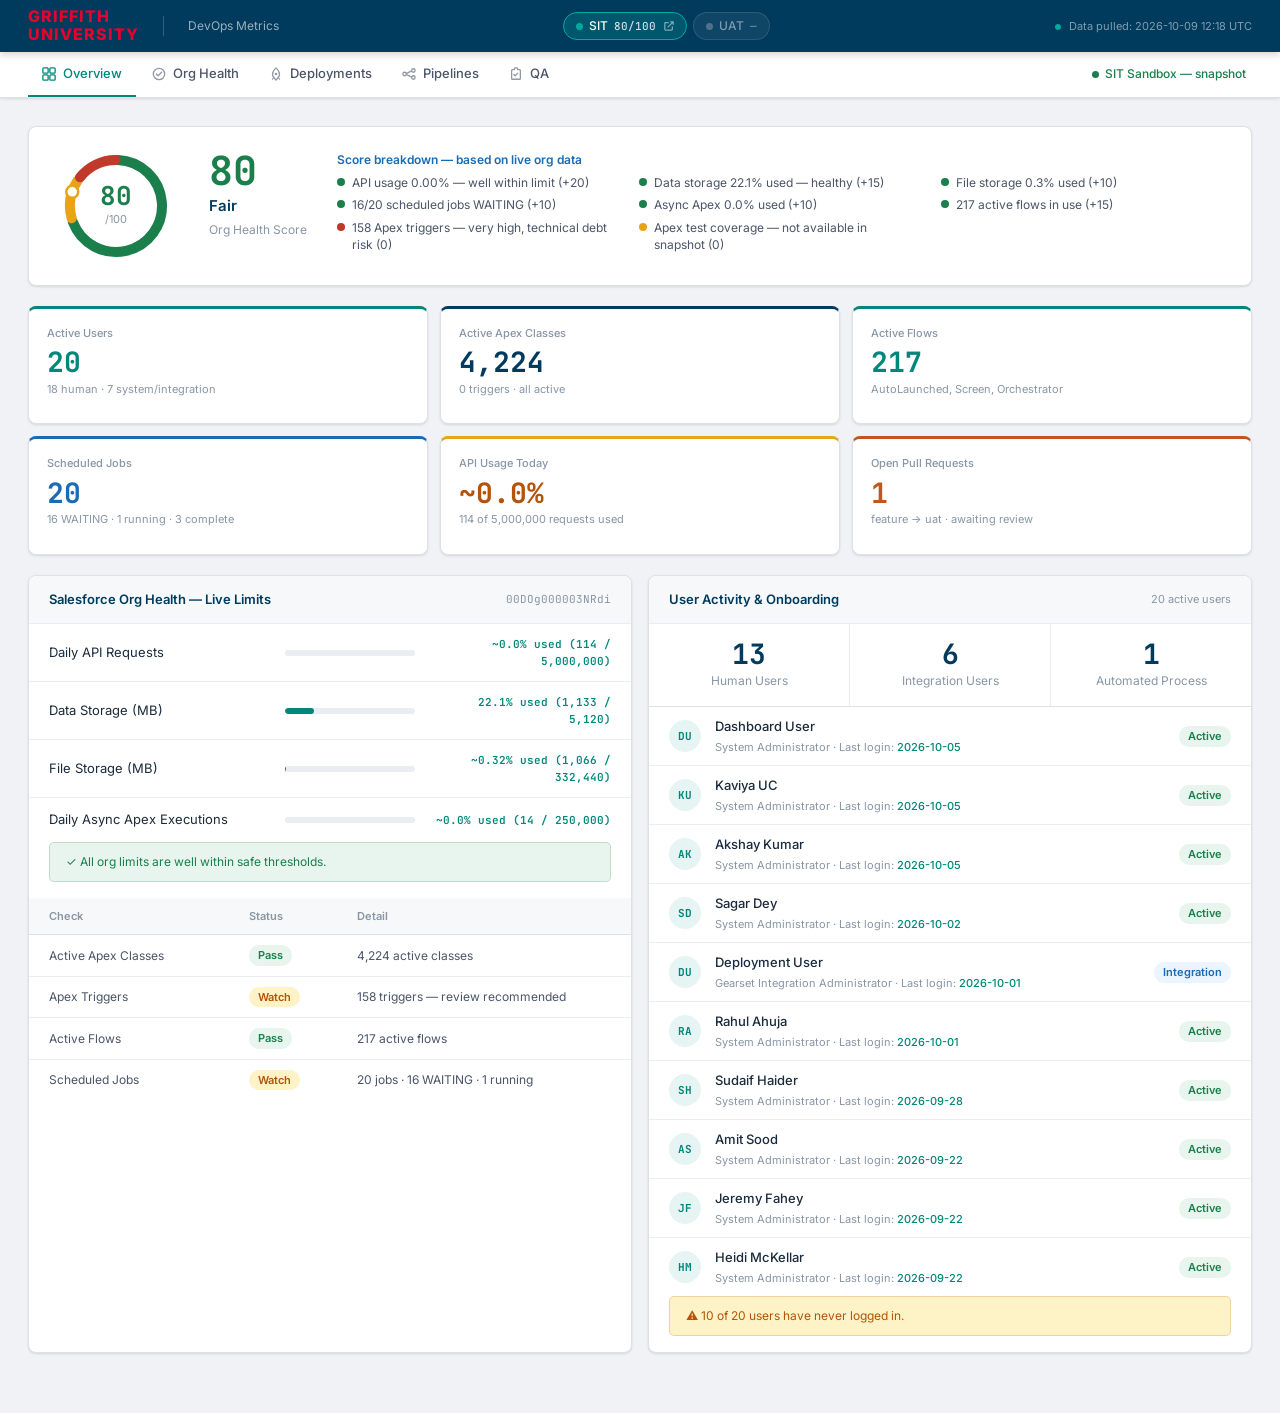
==== commit e1c7f556: "feat: fix stale user placeholders and add weekly trend charts - Replace hardcoded user list HTML in " ====
--- a/index.html
+++ b/index.html
@@ -133,8 +133,8 @@
       <div class="stat-row">
         <div class="stat-card border-teal">
           <div class="stat-label">Active Users</div>
-          <div class="stat-value" id="ov-active-users">10</div>
-          <div class="stat-sub" id="ov-users-sub">5 human · 5 system/integration</div>
+          <div class="stat-value" id="ov-active-users">—</div>
+          <div class="stat-sub" id="ov-users-sub">loading…</div>
         </div>
         <div class="stat-card border-navy">
           <div class="stat-label">Active Apex Classes</div>
@@ -219,67 +219,26 @@
         <div class="panel">
           <div class="panel-header">
             <span class="panel-title">User Activity &amp; Onboarding</span>
-            <span class="panel-meta" id="ua-active-count">10 active users</span>
+            <span class="panel-meta" id="ua-active-count">—</span>
           </div>
           <div class="user-type-row">
             <div class="user-type-cell">
-              <div class="user-type-count" id="ua-human">5</div>
+              <div class="user-type-count" id="ua-human">—</div>
               <div class="user-type-label">Human Users</div>
             </div>
             <div class="user-type-cell">
-              <div class="user-type-count" id="ua-integration">5</div>
+              <div class="user-type-count" id="ua-integration">—</div>
               <div class="user-type-label">Integration Users</div>
             </div>
             <div class="user-type-cell">
-              <div class="user-type-count" id="ua-automated">0</div>
+              <div class="user-type-count" id="ua-automated">—</div>
               <div class="user-type-label">Automated Process</div>
             </div>
           </div>
           <div id="ua-user-list">
-            <div class="user-list-item">
-              <div class="user-avatar">AK</div>
-              <div class="user-info">
-                <span class="user-name">Akshay Kumar</span>
-                <span class="user-meta">Standard · Created 2026-08-19 · Last login: <span class="recent">2026-09-28</span></span>
-              </div>
-              <span class="badge green">Active</span>
-            </div>
-            <div class="user-list-item">
-              <div class="user-avatar" style="background:#FEF3C7;color:#B45309">CE</div>
-              <div class="user-info">
-                <span class="user-name">Chatter Expert</span>
-                <span class="user-meta">CsnOnly · Created 2026-08-19 · Last login: <span class="never">Never</span></span>
-              </div>
-              <span class="badge muted">System</span>
-            </div>
-            <div class="user-list-item">
-              <div class="user-avatar" style="background:#EBF4FF;color:#1A6BB5">PU</div>
-              <div class="user-info">
-                <span class="user-name">Platform Integration User</span>
-                <span class="user-meta">CloudIntegrationUser · Created 2026-08-19 · Last login: <span class="never">Never</span></span>
-              </div>
-              <span class="badge blue">Integration</span>
-            </div>
-            <div class="user-list-item">
-              <div class="user-avatar" style="background:#F7F8FA;color:#8896A6">DC</div>
-              <div class="user-info">
-                <span class="user-name">Data.com Clean</span>
-                <span class="user-meta">AutomatedProcess · Created 2026-08-19 · Last login: <span class="never">Never</span></span>
-              </div>
-              <span class="badge muted">System</span>
-            </div>
-            <div class="user-list-item">
-              <div class="user-avatar" style="background:#E6F4F3;color:#00867A">IU</div>
-              <div class="user-info">
-                <span class="user-name">Integration User</span>
-                <span class="user-meta">Standard · Created 2026-08-19 · Last login: <span class="never">Never</span></span>
-              </div>
-              <span class="badge green">Active</span>
-            </div>
-          </div>
-          <div class="inline-warning" id="ua-never-warning">
-            ⚠ 9 of 10 users have never logged in.
-          </div>
+            <div class="empty-row" style="padding:16px 0;text-align:center;color:var(--text-muted)">Loading users…</div>
+          </div>
+          <div class="inline-warning" id="ua-never-warning" style="display:none"></div>
         </div>
       </div>
 
@@ -416,6 +375,15 @@
           <div class="stat-label">Avg Deploy Time</div>
           <div class="stat-value blue" id="dep-avg-time">3m 42s</div>
         </div>
+      </div>
+
+      <!-- Deployment frequency trend chart -->
+      <div class="panel">
+        <div class="panel-header">
+          <span class="panel-title">Deployment Frequency (Weekly)</span>
+          <span class="panel-meta" id="dep-trend-meta"></span>
+        </div>
+        <div id="dep-trend-chart" style="padding:12px 0 4px"></div>
       </div>
 
       <div class="panel">
@@ -632,6 +600,15 @@
             <div class="empty-row" style="padding:24px 0;text-align:center;color:var(--text-muted)">No sprint data</div>
           </div>
         </div>
+      </div>
+
+      <!-- Sprint trend chart -->
+      <div class="panel">
+        <div class="panel-header">
+          <span class="panel-title">Weekly Issue Trend (by Sprint)</span>
+          <span class="panel-meta" id="sprint-trend-meta"></span>
+        </div>
+        <div id="sprint-trend-chart" style="padding:12px 0 4px"></div>
       </div>
 
       <!-- Board tabs: Active Sprint / Backlog -->
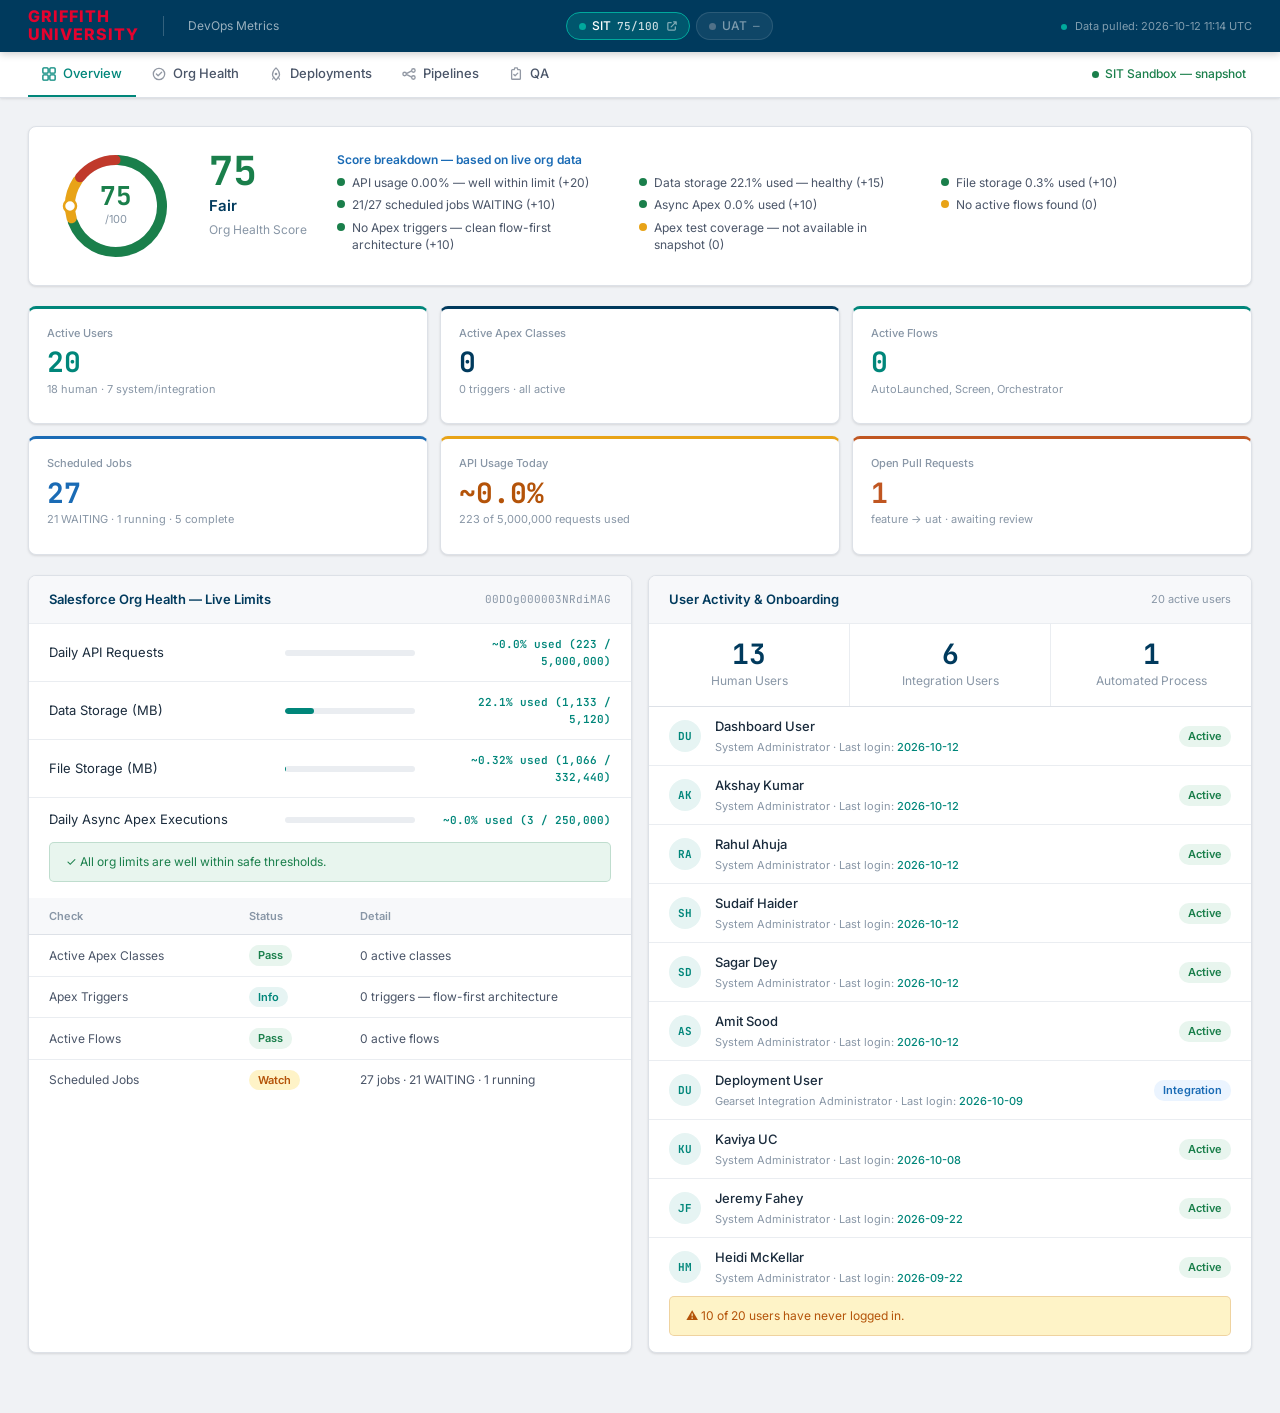
==== commit 4611ef25: "fix: populate Org Health tab from live data, remove hardcoded fake metrics Replace hardcoded SOQL/CP" ====
--- a/index.html
+++ b/index.html
@@ -251,55 +251,35 @@
       <div class="stat-row four-col">
         <div class="stat-card border-teal">
           <div class="stat-label">Daily API Limit</div>
-          <div class="stat-value" id="sh-api-pct">0.01%</div>
-          <div class="stat-sub" id="sh-api-detail">23 / 441,450 used</div>
-          <div class="stat-bar"><div class="stat-bar-fill teal" id="sh-api-bar" style="width:0.01%"></div></div>
-        </div>
-        <div class="stat-card border-amber">
-          <div class="stat-label">SOQL Queries (sync)</div>
-          <div class="stat-value amber" id="sh-soql">78/100</div>
-          <div class="stat-sub">per transaction limit</div>
-          <div class="stat-bar"><div class="stat-bar-fill amber" id="sh-soql-bar" style="width:78%"></div></div>
-        </div>
-        <div class="stat-card border-teal">
-          <div class="stat-label">Apex CPU Time</div>
-          <div class="stat-value" id="sh-cpu">32%</div>
-          <div class="stat-sub">avg of 10,000ms limit</div>
-          <div class="stat-bar"><div class="stat-bar-fill teal" id="sh-cpu-bar" style="width:32%"></div></div>
-        </div>
-        <div class="stat-card border-teal">
-          <div class="stat-label">Heap Size</div>
-          <div class="stat-value" id="sh-heap">12%</div>
-          <div class="stat-sub">avg of 6MB limit</div>
-          <div class="stat-bar"><div class="stat-bar-fill teal" id="sh-heap-bar" style="width:12%"></div></div>
+          <div class="stat-value" id="sh-api-pct">—</div>
+          <div class="stat-sub" id="sh-api-detail">loading…</div>
+          <div class="stat-bar"><div class="stat-bar-fill teal" id="sh-api-bar" style="width:0%"></div></div>
+        </div>
+        <div class="stat-card border-teal">
+          <div class="stat-label">Async Apex (daily)</div>
+          <div class="stat-value" id="sh-async-pct">—</div>
+          <div class="stat-sub" id="sh-async-detail">loading…</div>
+          <div class="stat-bar"><div class="stat-bar-fill teal" id="sh-async-bar" style="width:0%"></div></div>
+        </div>
+        <div class="stat-card border-teal">
+          <div class="stat-label">Data Storage</div>
+          <div class="stat-value" id="sh-data-pct">—</div>
+          <div class="stat-sub" id="sh-data-detail">loading…</div>
+          <div class="stat-bar"><div class="stat-bar-fill teal" id="sh-data-bar" style="width:0%"></div></div>
+        </div>
+        <div class="stat-card border-teal">
+          <div class="stat-label">File Storage</div>
+          <div class="stat-value" id="sh-file-pct">—</div>
+          <div class="stat-sub" id="sh-file-detail">loading…</div>
+          <div class="stat-bar"><div class="stat-bar-fill teal" id="sh-file-bar" style="width:0%"></div></div>
         </div>
       </div>
 
       <div class="two-col">
         <div class="panel">
           <div class="panel-header"><span class="panel-title">Storage Breakdown</span></div>
-          <div class="storage-list">
-            <div class="storage-item">
-              <span class="storage-label">Data Storage</span>
-              <div class="storage-bar-wrap">
-                <div class="storage-bar"><div class="storage-bar-fill amber" style="width:42%"></div></div>
-                <span class="mono text-muted">4.2 / 10 GB</span>
-              </div>
-            </div>
-            <div class="storage-item">
-              <span class="storage-label">File Storage</span>
-              <div class="storage-bar-wrap">
-                <div class="storage-bar"><div class="storage-bar-fill teal" style="width:5.5%"></div></div>
-                <span class="mono text-muted">1.1 / 20 GB</span>
-              </div>
-            </div>
-            <div class="storage-item">
-              <span class="storage-label">Big Objects</span>
-              <div class="storage-bar-wrap">
-                <div class="storage-bar"><div class="storage-bar-fill teal" style="width:3%"></div></div>
-                <span class="mono text-muted">0.3 / 10 GB</span>
-              </div>
-            </div>
+          <div class="storage-list" id="sh-storage-list">
+            <!-- populated by JS from LIVE_DATA.limits -->
           </div>
         </div>
 
@@ -398,18 +378,16 @@
             </select>
             <select id="dep-filter-type" class="filter-select">
               <option value="all">All types</option>
-              <option value="ApexClass">ApexClass</option>
-              <option value="ApexTrigger">ApexTrigger</option>
-              <option value="LWC">LWC</option>
-              <option value="Flow">Flow</option>
+              <option value="Deploy">Deploy</option>
+              <option value="Validate">Validate only</option>
             </select>
           </div>
         </div>
         <table class="data-table" id="dep-table">
           <thead>
             <tr>
-              <th>Component</th><th>Type</th><th>Deployed by</th>
-              <th>Environment</th><th>Duration</th><th>Status</th><th>Timestamp</th>
+              <th>Deployment ID</th><th>Type</th><th>Deployed by</th>
+              <th>Environment</th><th>Components</th><th>Duration</th><th>Status</th><th>Timestamp</th>
             </tr>
           </thead>
           <tbody id="dep-tbody"></tbody>
--- a/css/style.css
+++ b/css/style.css
@@ -1531,3 +1531,58 @@
 @media (prefers-reduced-motion: reduce) {
   *, *::before, *::after { animation-duration: 0.01ms !important; transition-duration: 0.01ms !important; }
 }
+
+/* ── Deployment component detail rows ───────────────────────────────────────── */
+.dep-id-link {
+  color: var(--navy);
+  text-decoration: none;
+  font-size: 11px;
+}
+.dep-id-link:hover { text-decoration: underline; }
+
+.dep-comp-toggle {
+  background: none;
+  border: none;
+  cursor: pointer;
+  font-size: 11px;
+  color: var(--text-muted);
+  padding: 4px 12px 4px 16px;
+  text-align: left;
+  width: 100%;
+}
+.dep-comp-toggle:hover { color: var(--navy); }
+
+.dep-comp-detail-row.hidden { display: none; }
+
+.dep-comp-list {
+  display: flex;
+  flex-direction: column;
+  gap: 3px;
+  padding: 4px 0 6px;
+  border-top: 1px solid var(--border);
+}
+.dep-comp-row {
+  display: grid;
+  grid-template-columns: 140px 1fr auto;
+  align-items: baseline;
+  gap: 8px;
+  font-size: 11px;
+  padding: 2px 0;
+}
+.dep-comp-type {
+  color: var(--text-muted);
+  font-family: monospace;
+  white-space: nowrap;
+}
+.dep-comp-name {
+  font-family: monospace;
+  color: var(--text);
+  word-break: break-all;
+}
+.dep-comp-fail .dep-comp-name { color: var(--red); }
+.dep-comp-err {
+  color: var(--red);
+  font-size: 10px;
+  grid-column: 2 / 4;
+  padding-left: 4px;
+}
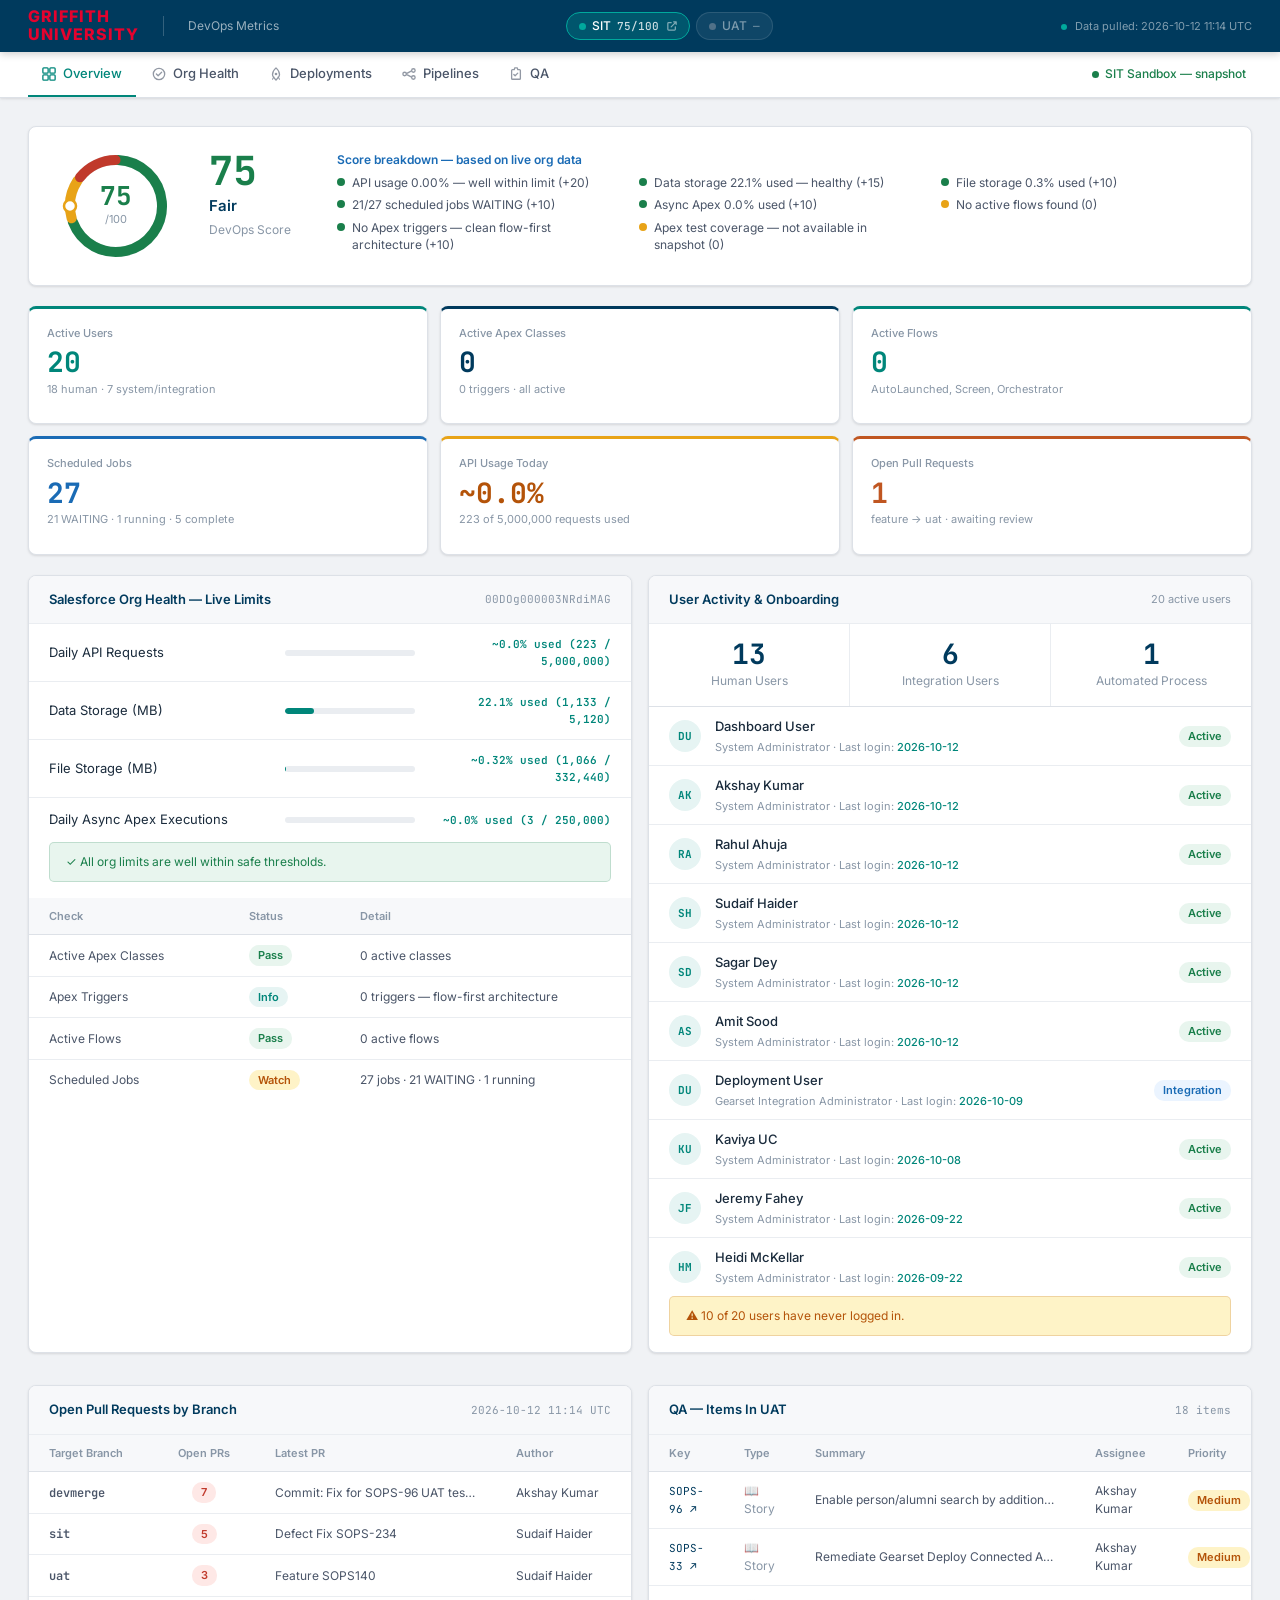
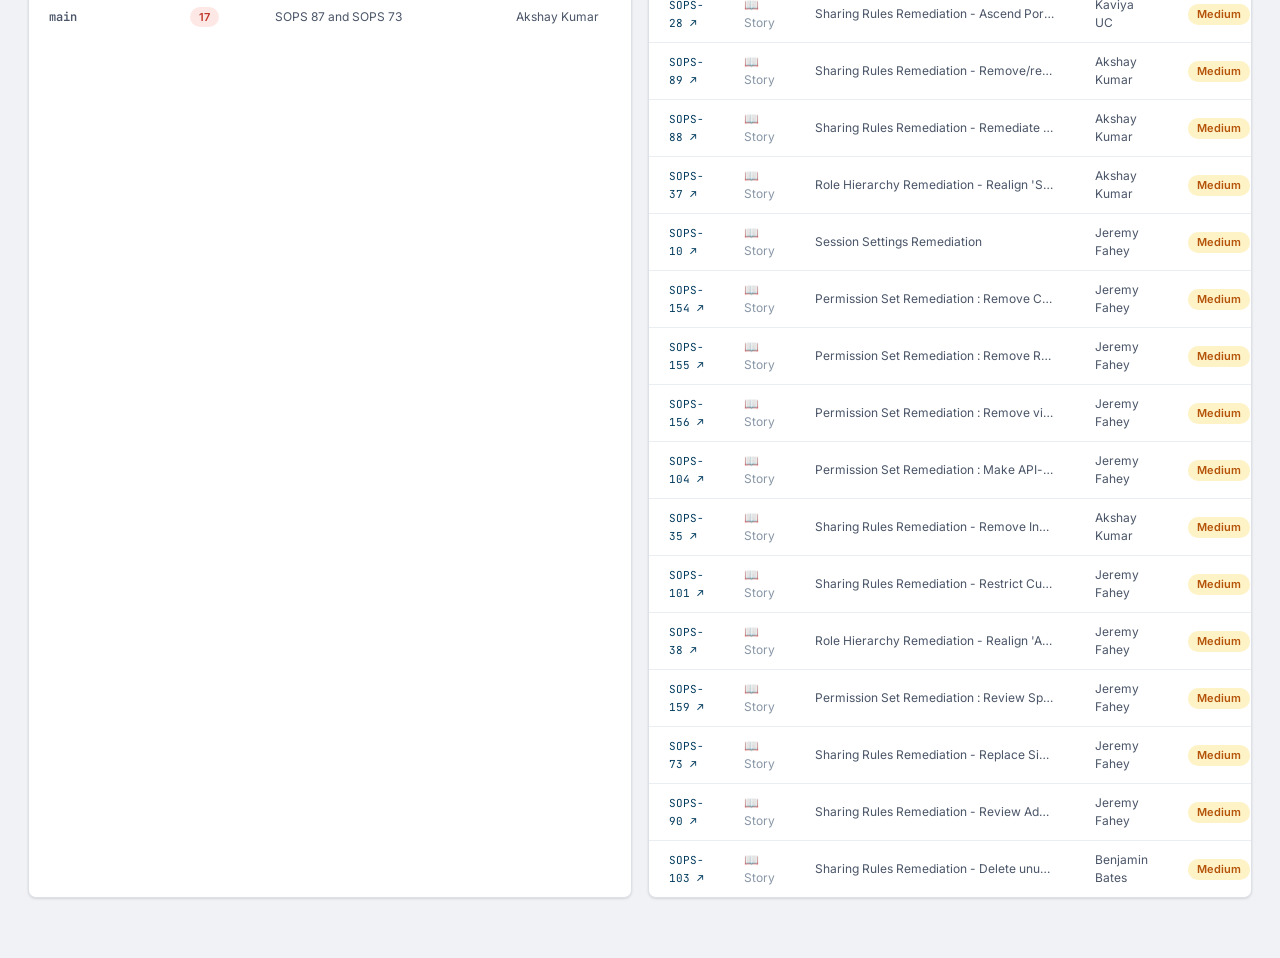
==== commit c13f7024: "feat: rename DevOps Score, add PR by branch table and In UAT issues to overview - Rename "Org Health" ====
--- a/index.html
+++ b/index.html
@@ -110,7 +110,7 @@
         <div class="score-label-block">
           <span class="score-value-large" id="score-value-large">89</span>
           <span class="score-verdict" id="score-verdict">Healthy</span>
-          <span class="score-caption">Org Health Score</span>
+          <span class="score-caption">DevOps Score</span>
         </div>
 
         <!-- Score breakdown -->
@@ -240,6 +240,39 @@
           </div>
           <div class="inline-warning" id="ua-never-warning" style="display:none"></div>
         </div>
+      </div>
+
+      <!-- PR by branch + In UAT issues row -->
+      <div class="two-col">
+
+        <!-- Open Pull Requests by target branch -->
+        <div class="panel">
+          <div class="panel-header">
+            <span class="panel-title">Open Pull Requests by Branch</span>
+            <span class="panel-meta mono" id="ov-pr-fetched">—</span>
+          </div>
+          <table class="data-table" id="ov-pr-branch-table">
+            <thead><tr><th>Target Branch</th><th style="text-align:center">Open PRs</th><th>Latest PR</th><th>Author</th></tr></thead>
+            <tbody id="ov-pr-branch-tbody">
+              <tr><td colspan="4" class="empty-row">Loading…</td></tr>
+            </tbody>
+          </table>
+        </div>
+
+        <!-- In UAT issues -->
+        <div class="panel">
+          <div class="panel-header">
+            <span class="panel-title">QA — Items In UAT</span>
+            <span class="panel-meta mono" id="ov-uat-count">—</span>
+          </div>
+          <table class="data-table" id="ov-uat-table">
+            <thead><tr><th>Key</th><th>Type</th><th>Summary</th><th>Assignee</th><th>Priority</th></tr></thead>
+            <tbody id="ov-uat-tbody">
+              <tr><td colspan="5" class="empty-row">Loading…</td></tr>
+            </tbody>
+          </table>
+        </div>
+
       </div>
 
     </section>
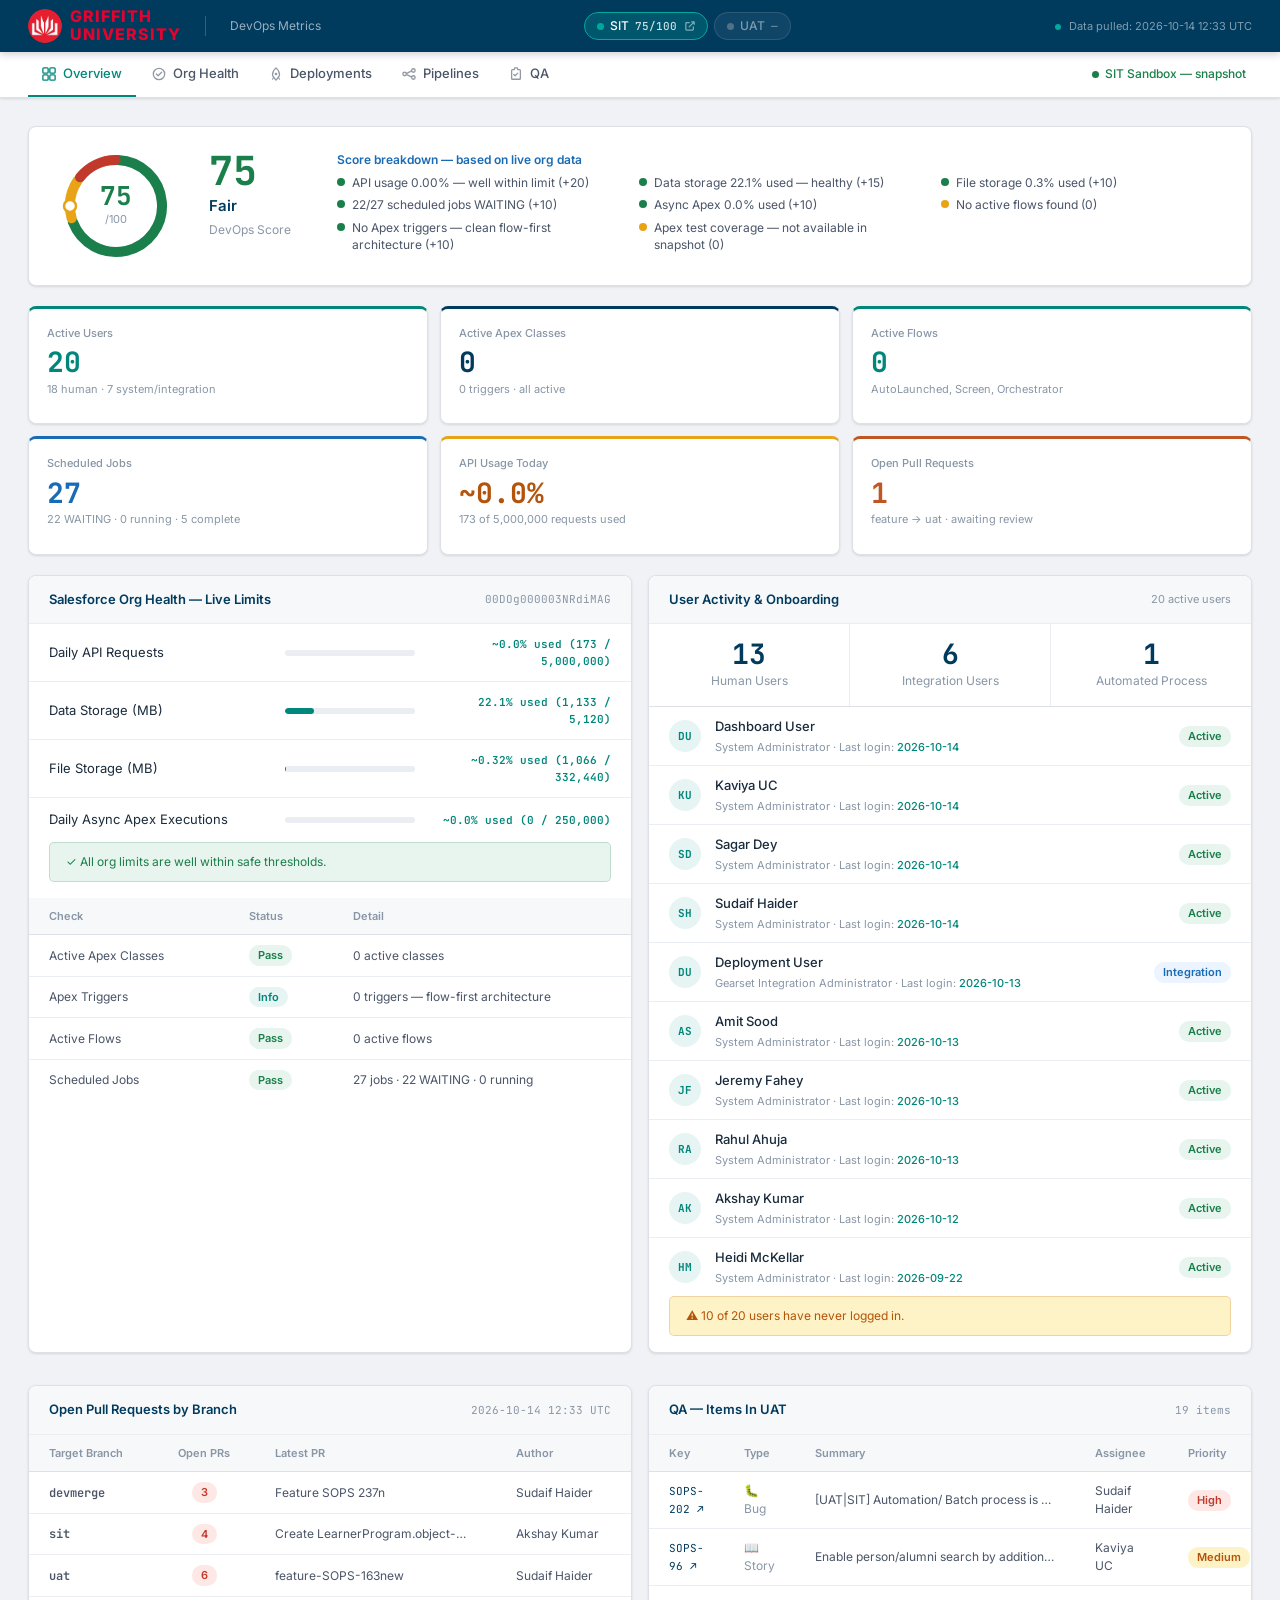
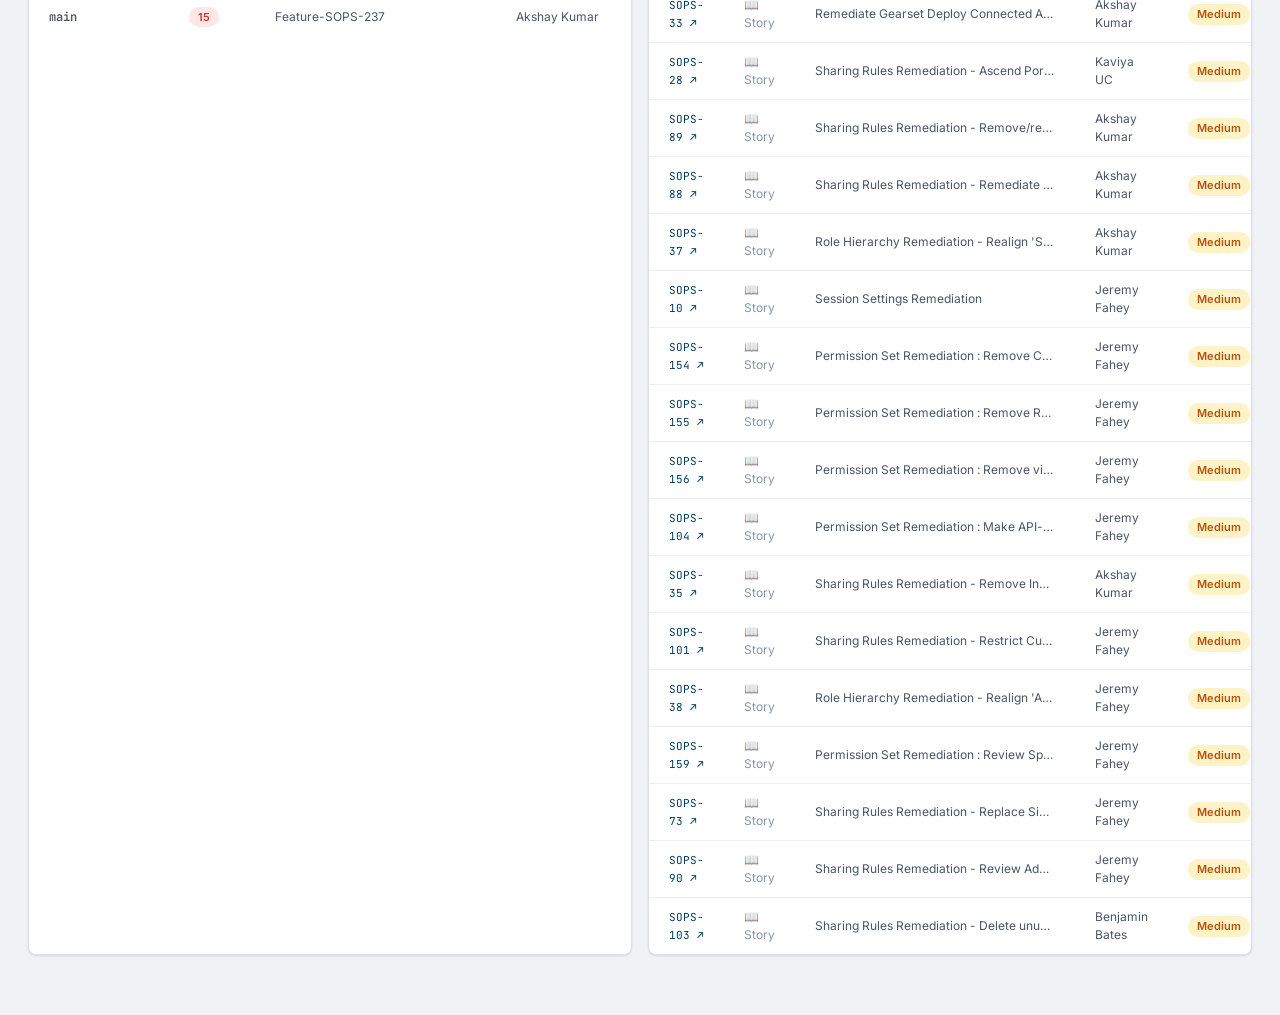
==== commit f99d724e: "feat: add Griffith University logo to dashboard header" ====
--- a/index.html
+++ b/index.html
@@ -16,6 +16,7 @@
   <div class="topbar-inner">
     <div class="topbar-brand">
       <a class="brand-logo" href="#">
+        <img src="assets/GU_Logo.png" alt="Griffith University" class="brand-logo-img" />
         <span class="brand-name"><span>Griffith</span><span class="brand-name-sub">University</span></span>
       </a>
       <div class="topbar-divider"></div>
--- a/css/style.css
+++ b/css/style.css
@@ -94,6 +94,14 @@
   align-items: center;
   gap: 8px;
   text-decoration: none;
+}
+
+.brand-logo-img {
+  height: 34px;
+  width: 34px;
+  object-fit: contain;
+  border-radius: 50%;
+  flex-shrink: 0;
 }
 
 .brand-mark {
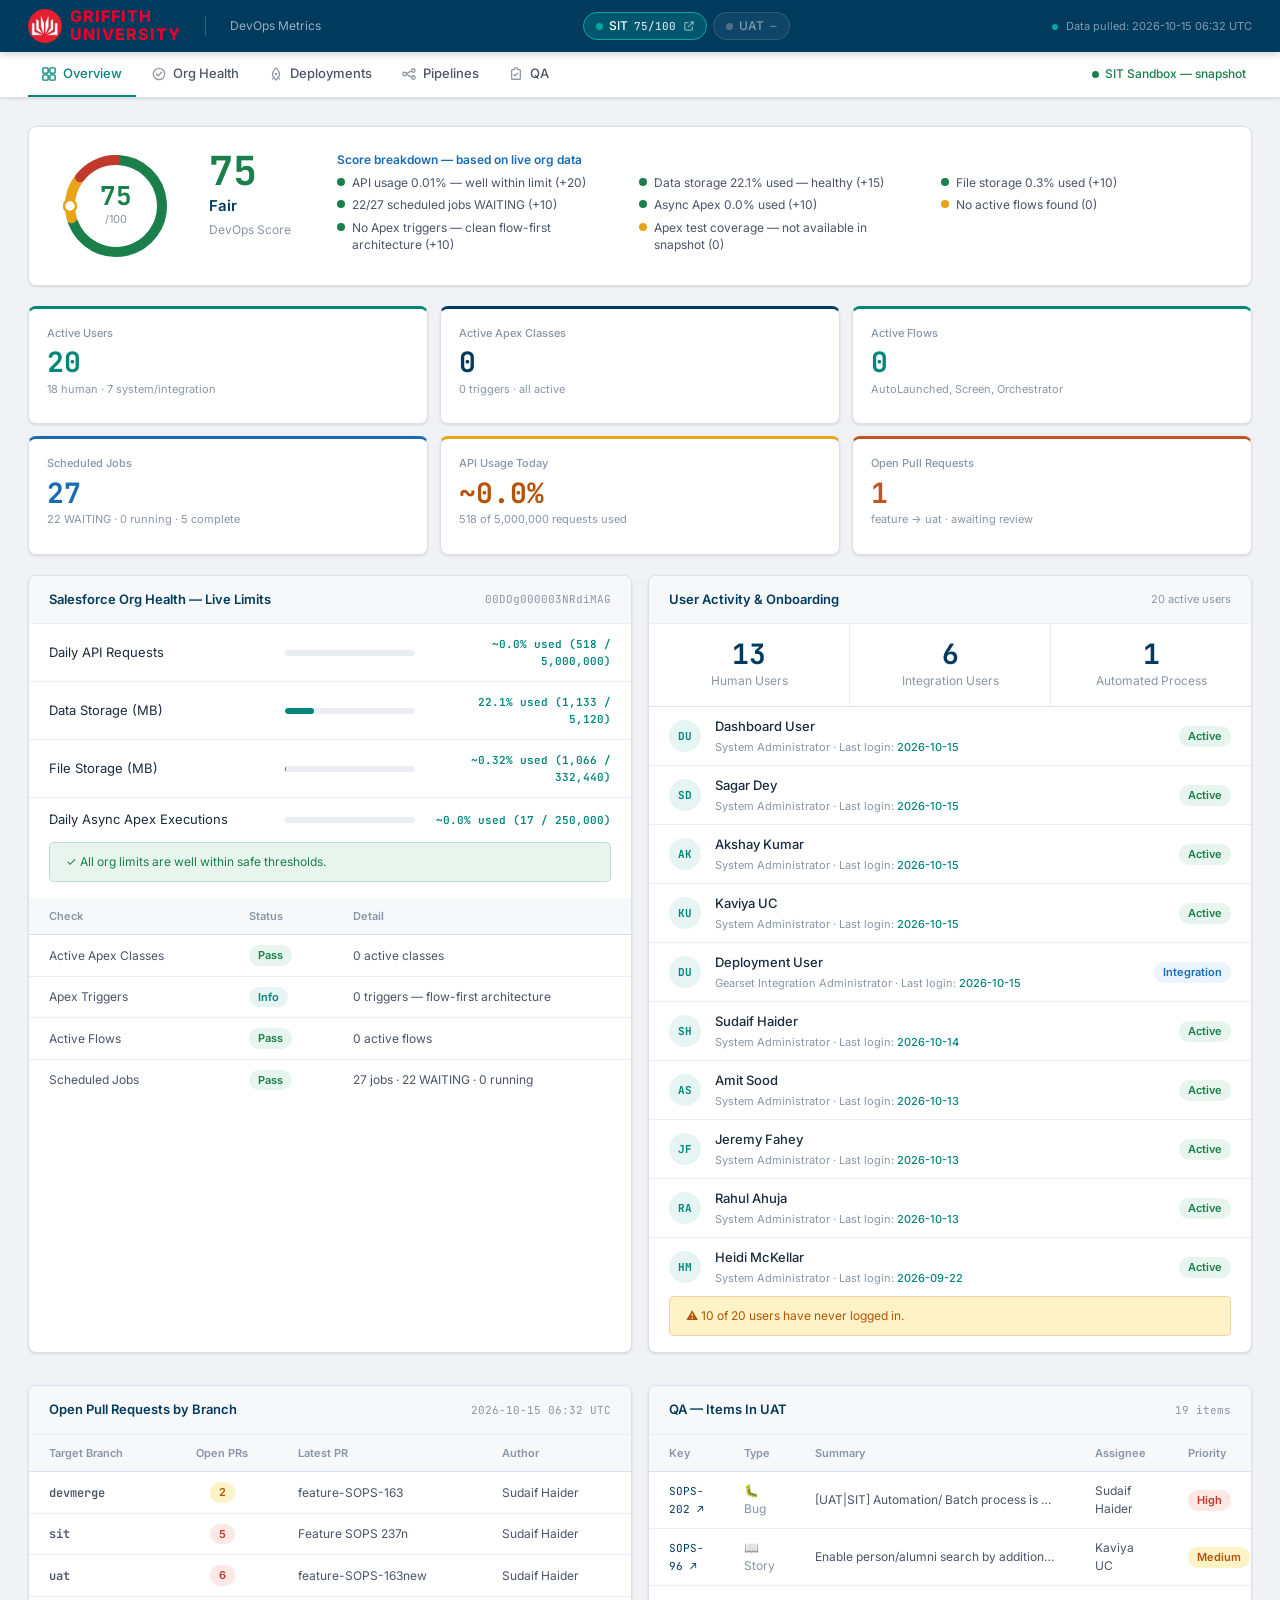
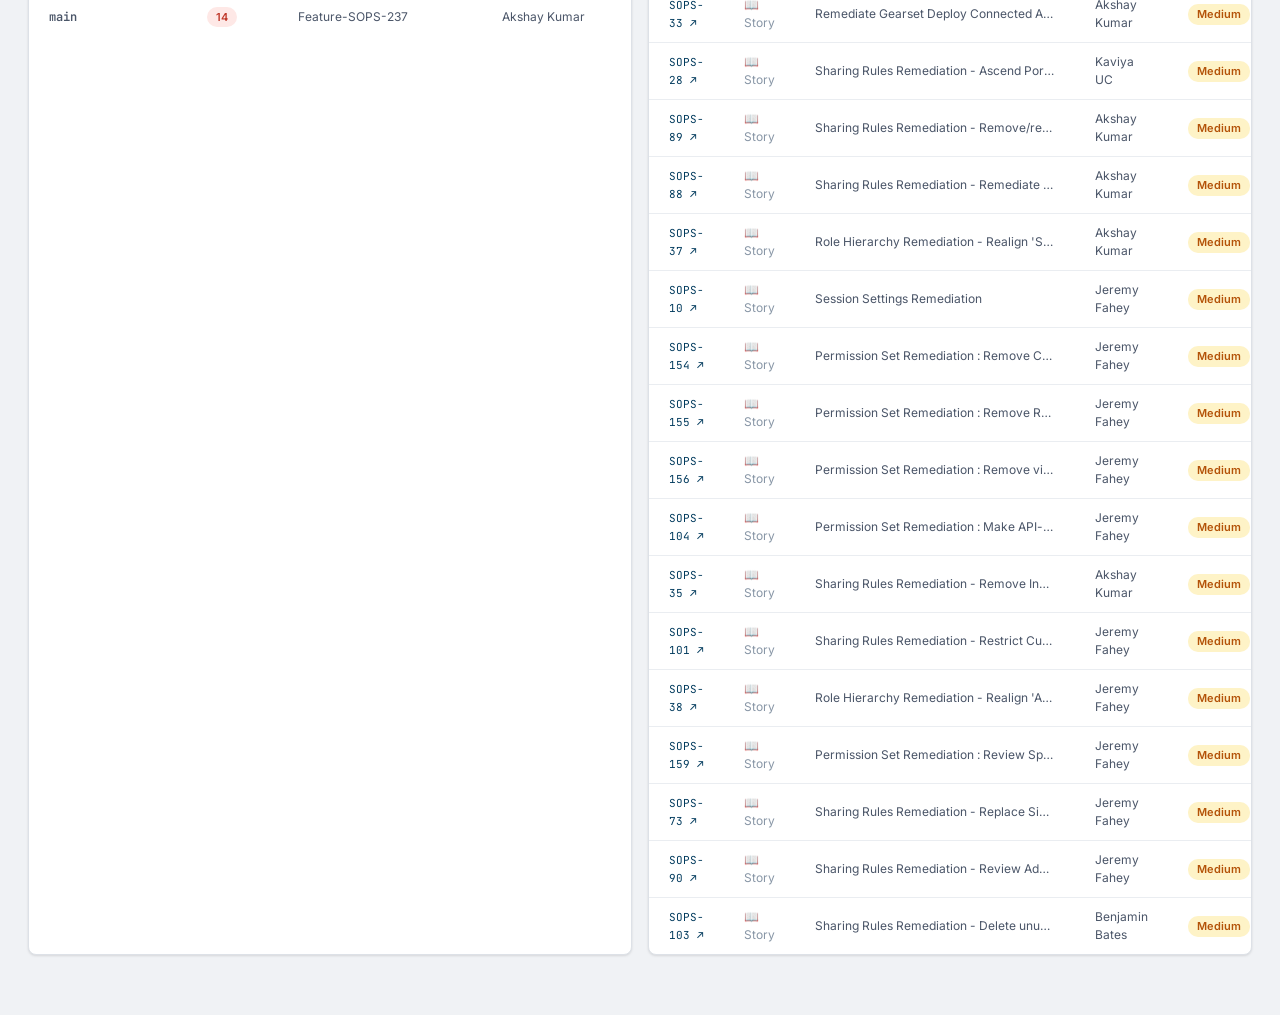
==== commit 0eebd3ff: "feat: add official Salesforce Health Check score to Org Health tab - fetch-salesforce-data.py: query" ====
--- a/index.html
+++ b/index.html
@@ -282,6 +282,44 @@
     <section id="sf-health" class="section">
       <h2 class="section-heading">Salesforce Org Health</h2>
 
+      <!-- ── Official Salesforce Health Check panel ── -->
+      <div class="panel sf-hc-panel">
+        <div class="panel-header">
+          <span class="panel-title">Salesforce Health Check</span>
+          <span class="panel-meta">Security · Salesforce Baseline Standard</span>
+        </div>
+        <div class="sf-hc-body">
+          <!-- Score gauge -->
+          <div class="sf-hc-gauge">
+            <div class="sf-hc-score-wrap">
+              <span class="sf-hc-score-num" id="sf-hc-score">—</span>
+              <span class="sf-hc-score-pct">%</span>
+            </div>
+            <div class="sf-hc-score-label" id="sf-hc-rating">Loading…</div>
+            <div class="sf-hc-bar-wrap">
+              <div class="sf-hc-bar-track">
+                <div class="sf-hc-bar-fill" id="sf-hc-bar" style="width:0%"></div>
+              </div>
+            </div>
+            <div class="sf-hc-version" id="sf-hc-version"></div>
+          </div>
+          <!-- Risk category breakdown -->
+          <div class="sf-hc-risks" id="sf-hc-risk-summary">
+            <!-- populated by JS -->
+          </div>
+        </div>
+        <!-- Risk details table -->
+        <div class="sf-hc-details" id="sf-hc-details-wrap" style="display:none">
+          <div class="sf-hc-details-header" id="sf-hc-details-toggle" style="cursor:pointer;padding:8px 16px;font-size:12px;color:var(--text-muted);border-top:1px solid var(--border-light)">
+            ▶ Show individual risk settings
+          </div>
+          <table class="data-table" id="sf-hc-risks-table" style="display:none">
+            <thead><tr><th>Setting</th><th>Risk Type</th><th>Your Value</th><th>Standard Value</th><th>Status</th></tr></thead>
+            <tbody id="sf-hc-risks-tbody"></tbody>
+          </table>
+        </div>
+      </div>
+
       <div class="stat-row four-col">
         <div class="stat-card border-teal">
           <div class="stat-label">Daily API Limit</div>
--- a/css/style.css
+++ b/css/style.css
@@ -1151,6 +1151,116 @@
   padding: 4px 2px 2px;
 }
 
+/* ── Salesforce Health Check panel ──────────────────── */
+.sf-hc-panel {}
+
+.sf-hc-body {
+  display: flex;
+  align-items: flex-start;
+  gap: 32px;
+  padding: 20px 20px 16px;
+}
+
+.sf-hc-gauge {
+  display: flex;
+  flex-direction: column;
+  align-items: center;
+  min-width: 160px;
+  gap: 6px;
+}
+
+.sf-hc-score-wrap {
+  display: flex;
+  align-items: baseline;
+  gap: 2px;
+  line-height: 1;
+}
+
+.sf-hc-score-num {
+  font-size: 56px;
+  font-weight: 700;
+  font-family: var(--font-mono);
+  color: var(--text-primary);
+  transition: color 0.3s;
+}
+
+.sf-hc-score-pct {
+  font-size: 24px;
+  font-weight: 600;
+  color: var(--text-secondary);
+}
+
+.sf-hc-score-label {
+  font-size: 18px;
+  font-weight: 600;
+  margin-top: 2px;
+}
+
+.sf-hc-bar-wrap {
+  width: 100%;
+  margin-top: 6px;
+}
+
+.sf-hc-bar-track {
+  height: 10px;
+  background: var(--border-light);
+  border-radius: 6px;
+  overflow: hidden;
+  width: 160px;
+}
+
+.sf-hc-bar-fill {
+  height: 100%;
+  border-radius: 6px;
+  transition: width 0.6s ease, background 0.3s;
+  background: var(--teal);
+}
+
+.sf-hc-version {
+  font-size: 11px;
+  color: var(--text-muted);
+  margin-top: 4px;
+  text-align: center;
+}
+
+.sf-hc-risks {
+  display: flex;
+  flex-wrap: wrap;
+  gap: 16px;
+  align-items: flex-start;
+  flex: 1;
+}
+
+.sf-hc-risk-card {
+  background: var(--bg-subtle);
+  border: 1px solid var(--border-light);
+  border-radius: var(--radius);
+  padding: 14px 20px;
+  min-width: 130px;
+  text-align: center;
+}
+
+.sf-hc-risk-count {
+  font-size: 32px;
+  font-weight: 700;
+  font-family: var(--font-mono);
+  line-height: 1;
+}
+
+.sf-hc-risk-label {
+  font-size: 12px;
+  font-weight: 600;
+  color: var(--text-secondary);
+  margin-top: 4px;
+}
+
+.sf-hc-risk-sub {
+  font-size: 11px;
+  color: var(--text-muted);
+  margin-top: 2px;
+}
+
+/* ── Lic cards ───────────────────────────────────────── */
 .lic-card {
   background: var(--bg-subtle);
   border: 1px solid var(--border-light);
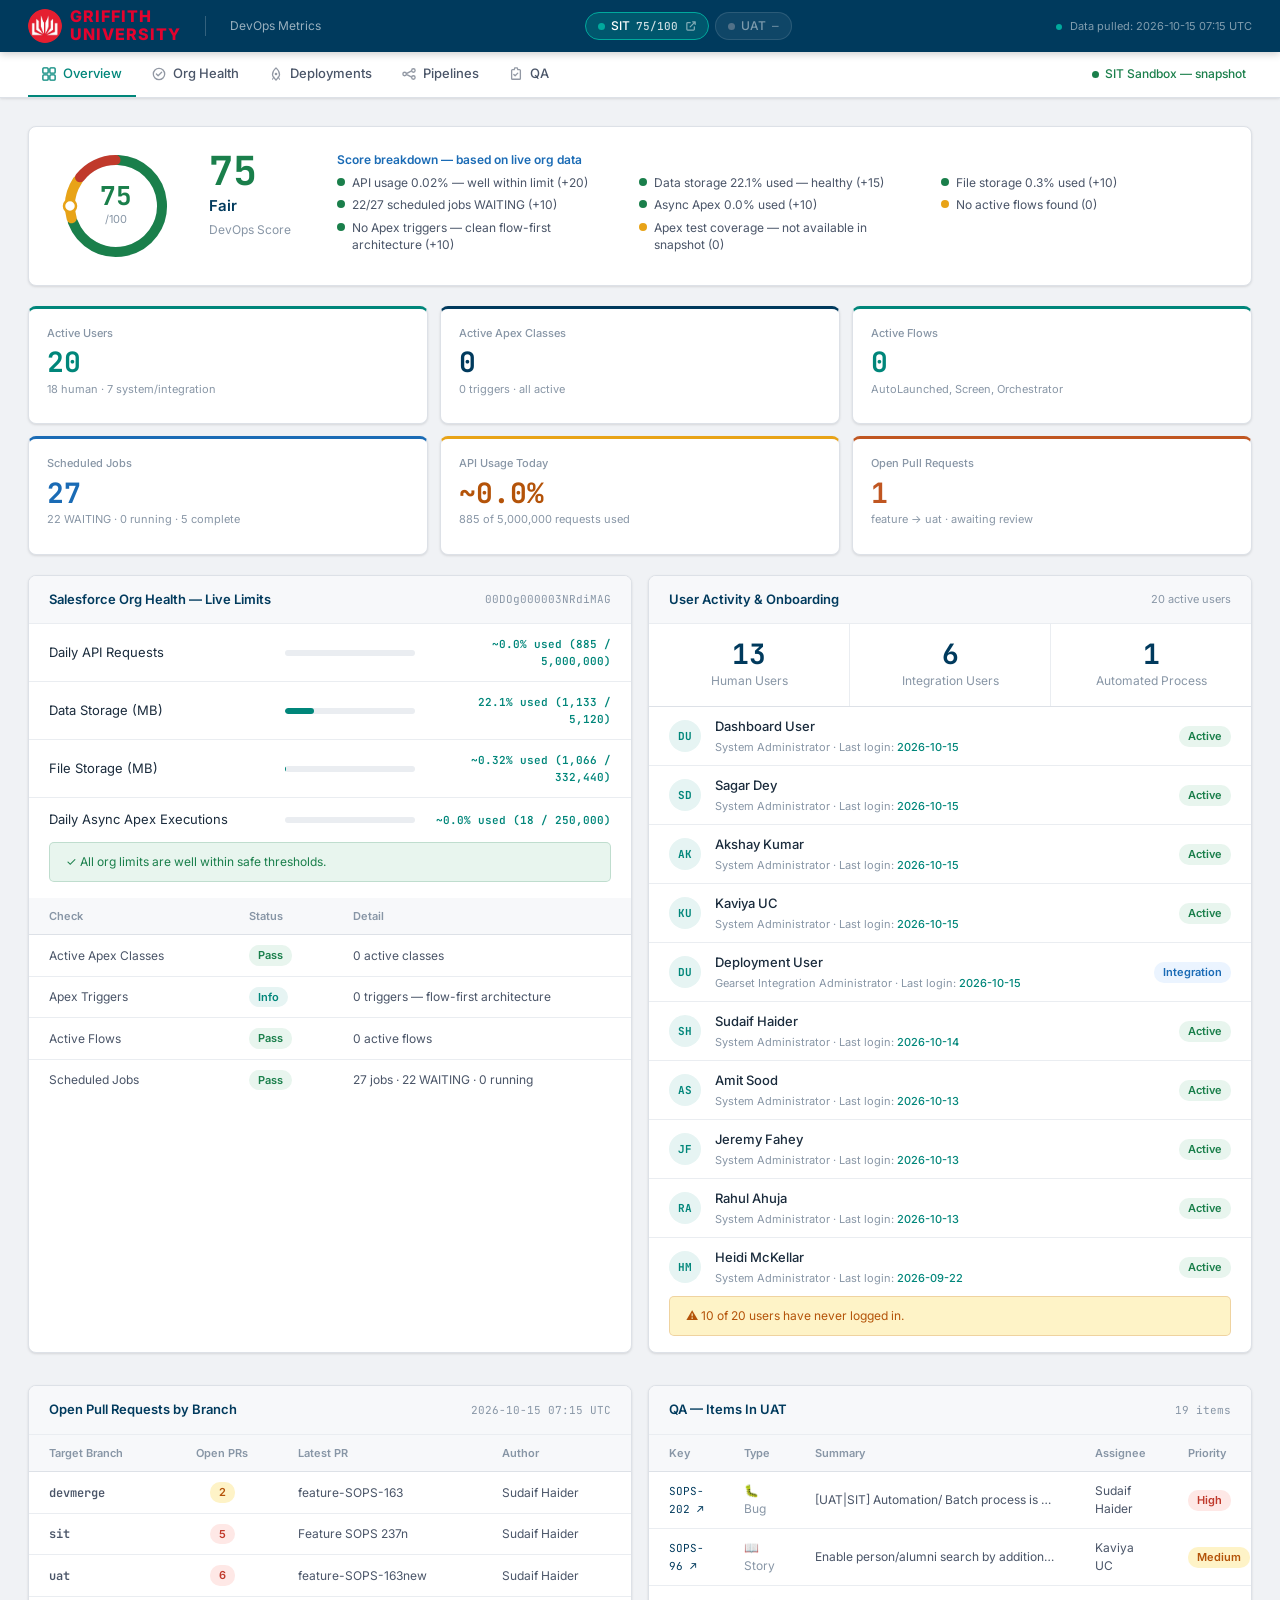
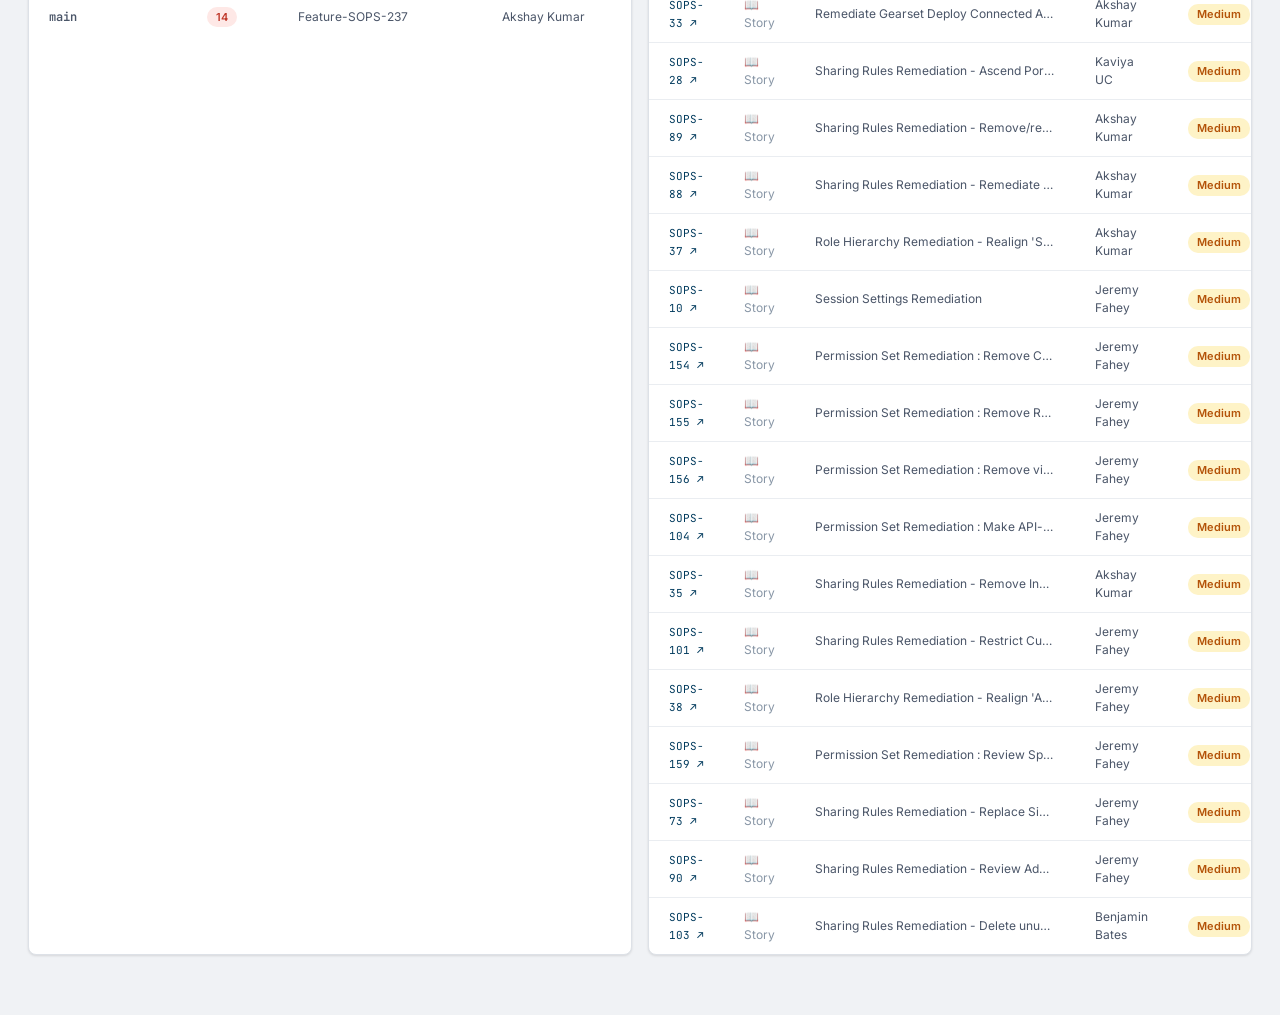
==== commit 877a5925: "feat: full Health Check accordion — High/Medium/Low/Informational sections with Status, Setting, Gro" ====
--- a/index.html
+++ b/index.html
@@ -308,15 +308,9 @@
             <!-- populated by JS -->
           </div>
         </div>
-        <!-- Risk details table -->
-        <div class="sf-hc-details" id="sf-hc-details-wrap" style="display:none">
-          <div class="sf-hc-details-header" id="sf-hc-details-toggle" style="cursor:pointer;padding:8px 16px;font-size:12px;color:var(--text-muted);border-top:1px solid var(--border-light)">
-            ▶ Show individual risk settings
-          </div>
-          <table class="data-table" id="sf-hc-risks-table" style="display:none">
-            <thead><tr><th>Setting</th><th>Risk Type</th><th>Your Value</th><th>Standard Value</th><th>Status</th></tr></thead>
-            <tbody id="sf-hc-risks-tbody"></tbody>
-          </table>
+        <!-- Per-category collapsible sections (High / Medium / Low / Informational) -->
+        <div class="sf-hc-categories" id="sf-hc-categories">
+          <!-- populated by renderSFHealthCheck() -->
         </div>
       </div>
 
--- a/css/style.css
+++ b/css/style.css
@@ -1258,6 +1258,57 @@
   font-size: 11px;
   color: var(--text-muted);
   margin-top: 2px;
+}
+
+/* ── Health Check category accordion ────────────────── */
+.sf-hc-categories {
+  border-top: 1px solid var(--border-light);
+}
+
+.hc-category {
+  border-bottom: 1px solid var(--border-light);
+}
+
+.hc-category-header {
+  display: flex;
+  align-items: center;
+  gap: 8px;
+  padding: 12px 20px;
+  cursor: pointer;
+  user-select: none;
+  background: var(--bg-subtle);
+  transition: background 0.15s;
+}
+
+.hc-category-header:hover {
+  background: var(--border-light);
+}
+
+.hc-category-chevron {
+  font-size: 11px;
+  color: var(--text-muted);
+  width: 12px;
+}
+
+.hc-category-title {
+  font-size: 13px;
+  font-weight: 600;
+  color: var(--text-primary);
+}
+
+.hc-category-body {
+  padding: 0;
+}
+
+.hc-category-body .data-table {
+  margin: 0;
+  border-radius: 0;
+  border: none;
+}
+
+.hc-group-link {
+  color: var(--teal);
+  font-size: 12px;
 }
 
 /* ── Lic cards ───────────────────────────────────────── */
